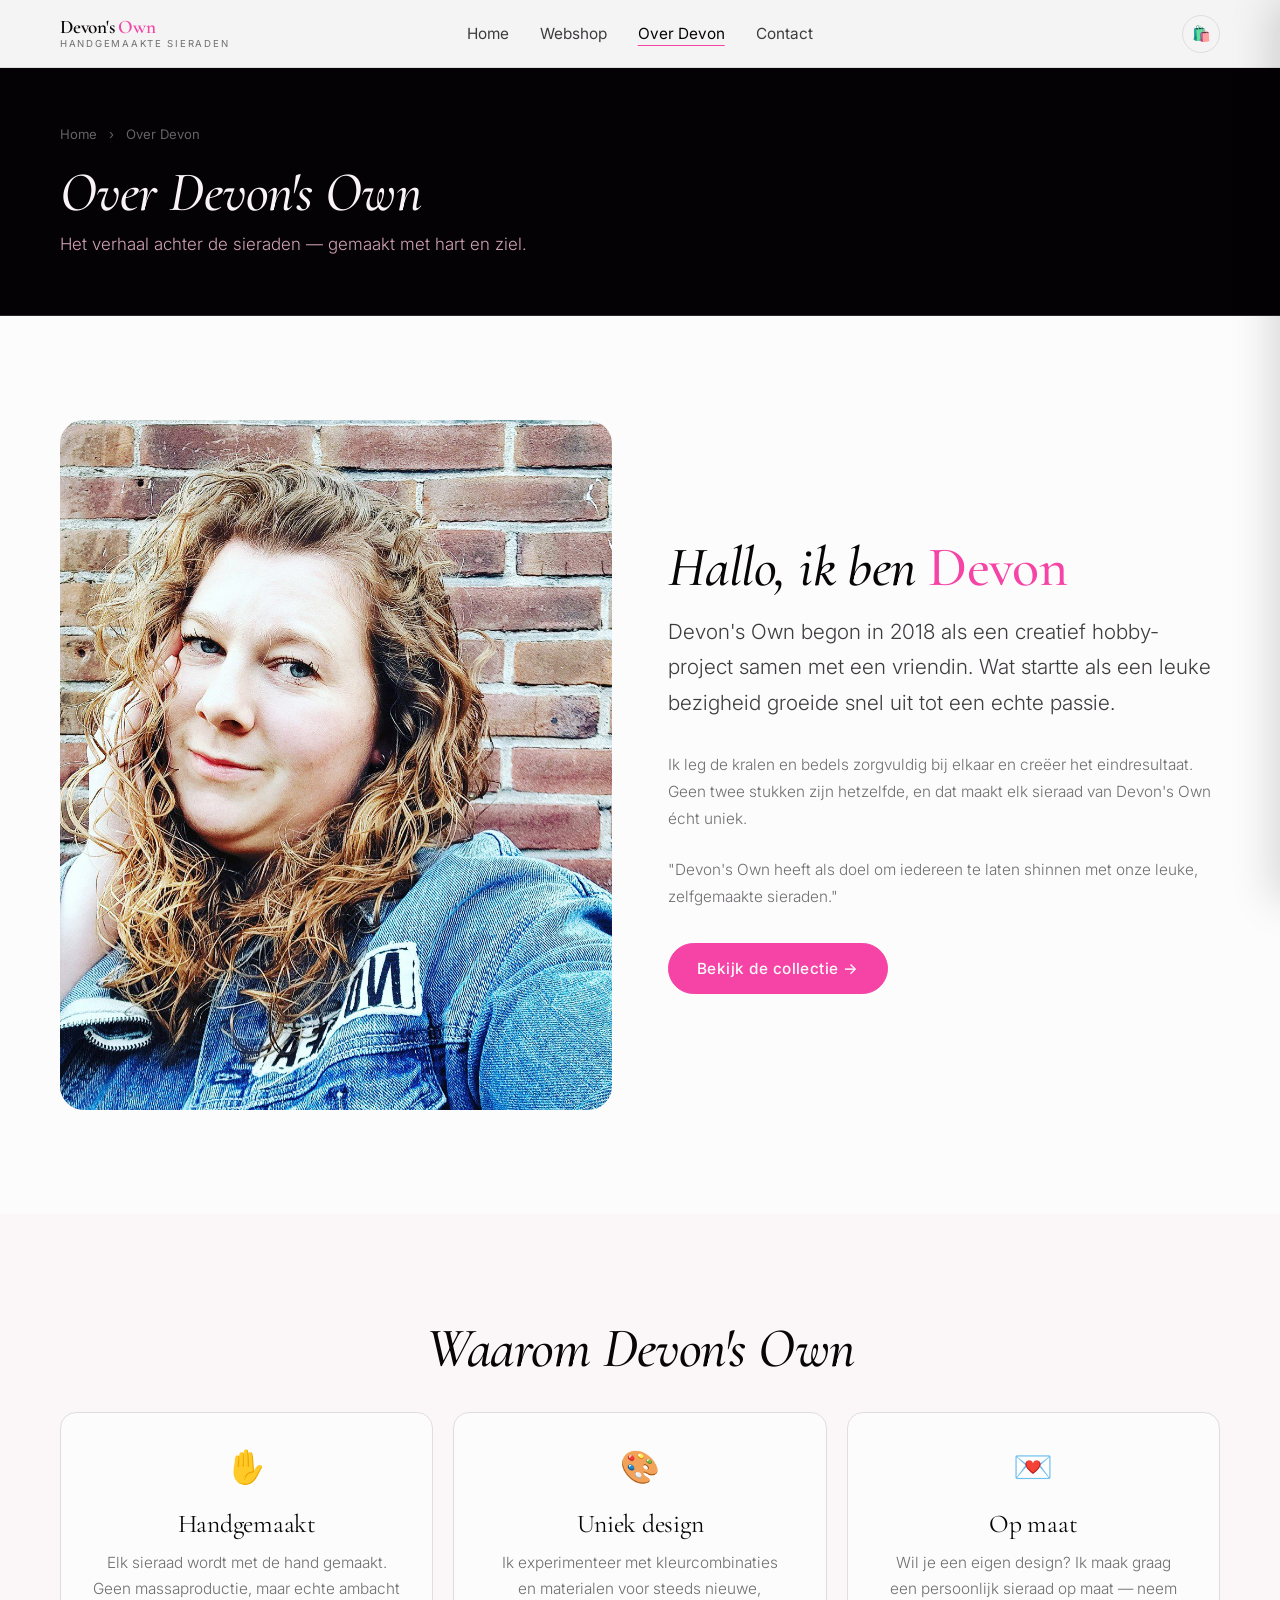
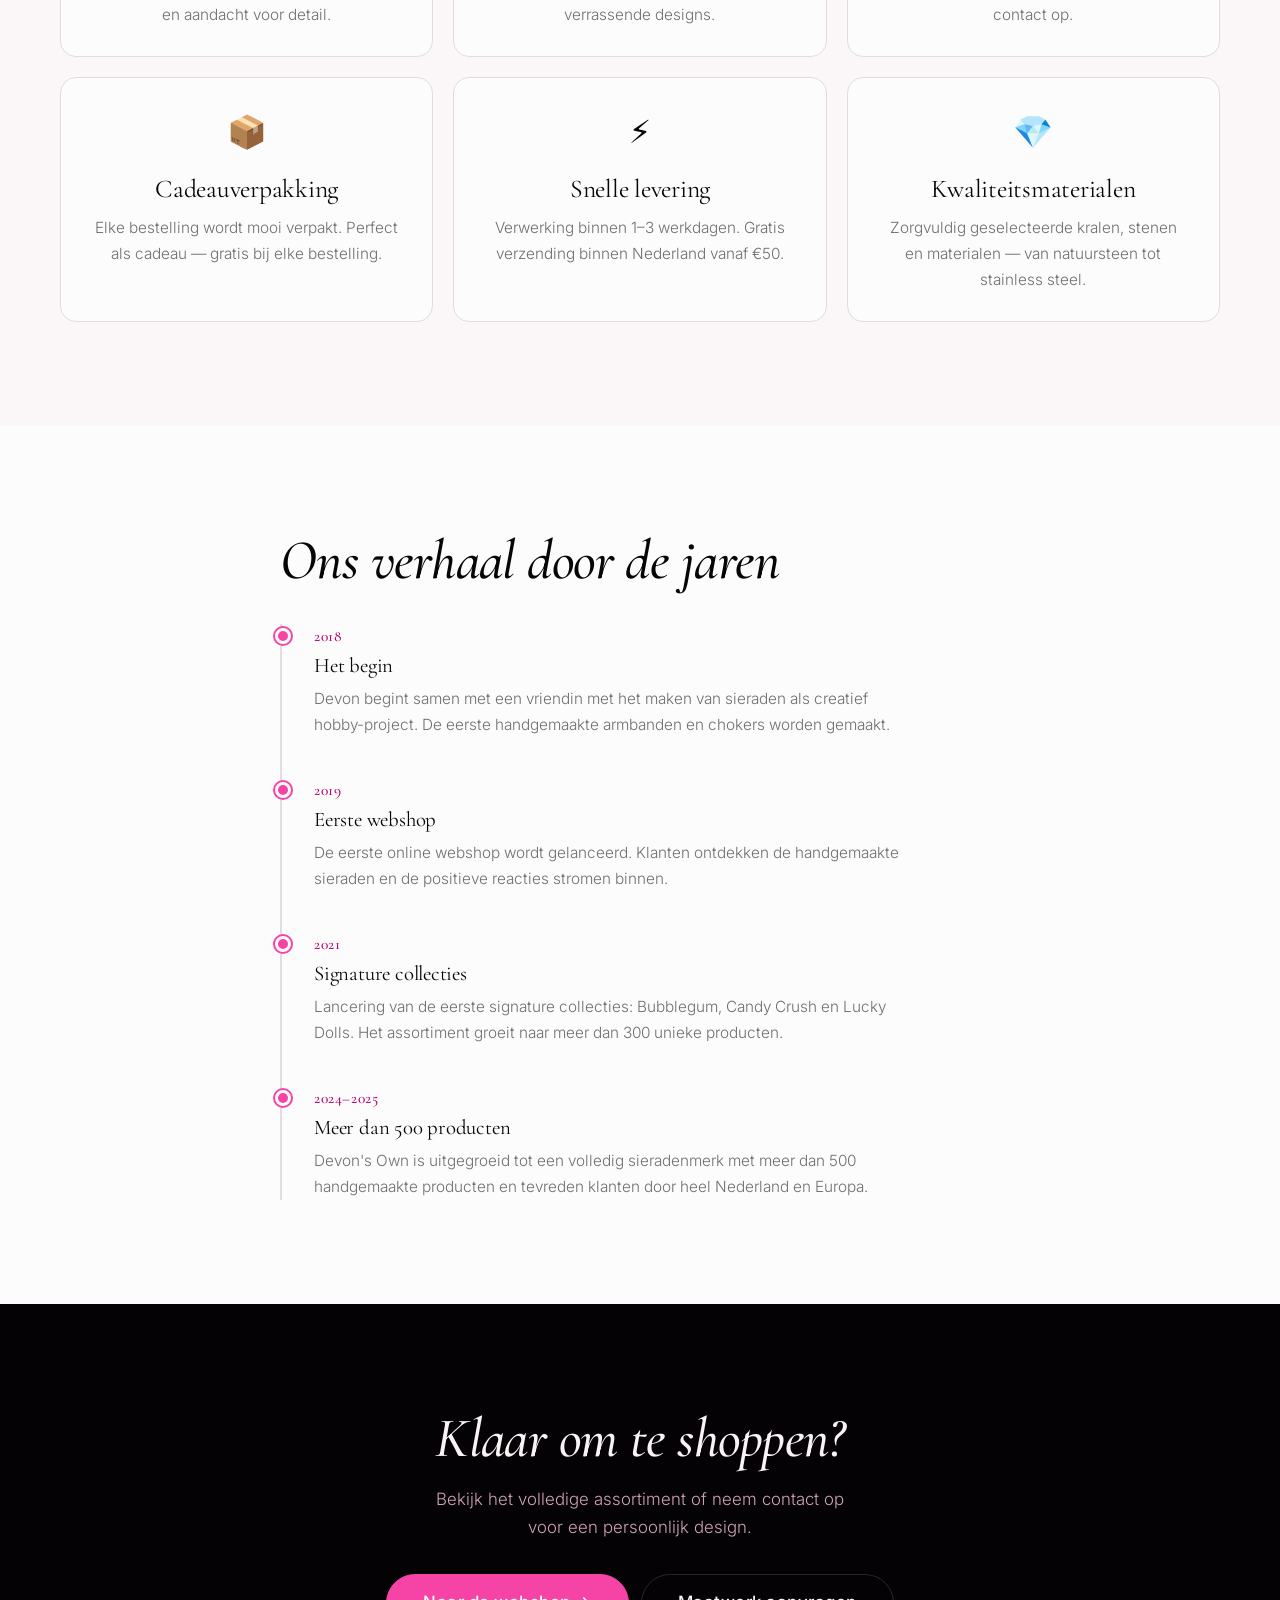
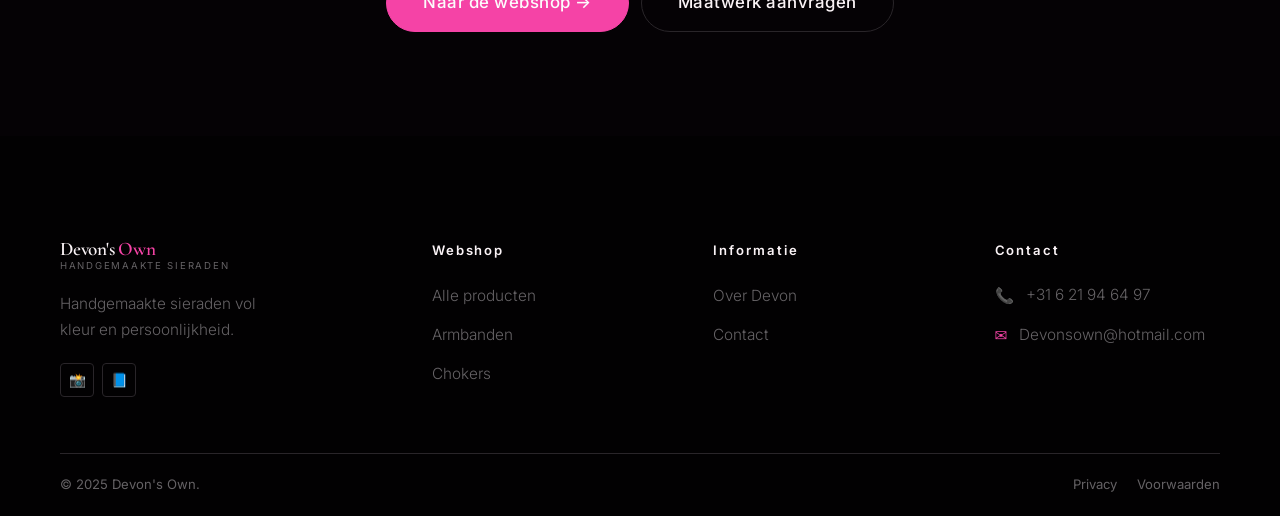
==== about.html @ b24bf0e1 "Initial commit - Devon's Own website complete with 10 products, hero slideshow, and luxury design" ====
﻿<!DOCTYPE html>
<html lang="nl">
<head>
  <meta charset="UTF-8">
  <meta name="viewport" content="width=device-width, initial-scale=1.0">
  <title>Over Devon — Devon's Own | Het Verhaal Achter de Sieraden</title>
  <meta name="description" content="Leer Devon kennen — de creatieve kracht achter Devon's Own. Handgemaakte sieraden vol passie, begonnen in 2018.">
  <meta name="robots" content="index, follow">
  <link rel="canonical" href="https://www.devonsown.nl/over-mij/">
  <link rel="preconnect" href="https://fonts.googleapis.com">
  <link rel="preconnect" href="https://fonts.gstatic.com" crossorigin>
  <link rel="stylesheet" href="https://fonts.googleapis.com/css2?family=Cormorant+Garamond:ital,wght@0,400;0,500;0,600;0,700;1,400;1,500;1,600;1,700&family=Inter:wght@300;400;500;600&display=swap">
  <link rel="stylesheet" href="css/style.css">
</head>
<body class="page-about">

<div class="toast-container" aria-live="polite"></div>

<header class="site-header is-scrolled" id="site-header">
  <div class="header-inner">
    <a href="index.html" class="logo logo--img">
      <img src="images/logo.png" alt="Devon's Own" class="logo-img" onerror="this.style.display='none';this.nextElementSibling.style.display='flex'">
      <span class="logo-text-fallback">
        <span class="logo__name">Devon's <span class="logo__mark">Own</span></span>
        <span class="logo__sub">Handgemaakte Sieraden</span>
      </span>
    </a>
    <nav class="main-nav">
      <ul class="nav-list">
        <li><a href="index.html" class="nav-link">Home</a></li>
        <li><a href="shop.html" class="nav-link">Webshop</a></li>
        <li><a href="about.html" class="nav-link is-active">Over Devon</a></li>
        <li><a href="contact.html" class="nav-link">Contact</a></li>
      </ul>
    </nav>
    <div class="header-actions">
      <button class="header-icon cart-icon" id="cart-open-btn" aria-label="Winkelwagen">🛍️<span class="badge cart-count" style="display:none">0</span></button>
      <button class="hamburger" id="hamburger-btn" aria-label="Menu openen" aria-expanded="false"><span></span><span></span><span></span></button>
    </div>
  </div>
</header>

<nav class="mobile-nav" id="mobile-nav">
  <a href="index.html" class="nav-link-mob">Home</a>
  <a href="shop.html" class="nav-link-mob">Webshop</a>
  <a href="about.html" class="nav-link-mob">Over Devon</a>
  <a href="contact.html" class="nav-link-mob">Contact</a>
</nav>
<div class="cart-overlay" id="cart-overlay"></div>
<aside class="mini-cart" id="mini-cart"><div class="cart-head"><span class="cart-head-title">Winkelwagen</span><button class="cart-close-btn" id="cart-close-btn">✕</button></div><div class="cart-body" id="cart-body"></div><div class="cart-foot" id="cart-foot"></div></aside>

<!-- BANNER -->
<div class="page-banner">
  <div class="wrap">
    <nav class="breadcrumb"><a href="index.html">Home</a><span>&nbsp;›&nbsp;</span><span>Over Devon</span></nav>
    <h1>Over Devon's Own</h1>
    <p>Het verhaal achter de sieraden — gemaakt met hart en ziel.</p>
  </div>
</div>

<!-- INTRO SPLIT -->
<section>
  <div class="wrap">
    <div class="about-split">
      <div class="about-photo js-reveal">
        <img src="images/devon-owner.jpeg"
             alt="Devon — Oprichter van Devon's Own" loading="lazy">
      </div>
      <div class="about-text js-reveal delay-2">
        <h2>Hallo, ik ben <em>Devon</em></h2>
        <p class="about-lead">Devon's Own begon in 2018 als een creatief hobby-project samen met een vriendin. Wat startte als een leuke bezigheid groeide snel uit tot een echte passie.</p>
        <p style="color:var(--ink-3);font-weight:300;line-height:1.75;margin-bottom:1.5rem;font-size:var(--t-sm)">Ik leg de kralen en bedels zorgvuldig bij elkaar en creëer het eindresultaat. Geen twee stukken zijn hetzelfde, en dat maakt elk sieraad van Devon's Own écht uniek.</p>
        <p style="color:var(--ink-3);font-weight:300;line-height:1.75;font-size:var(--t-sm);margin-bottom:var(--space-md)">"Devon's Own heeft als doel om iedereen te laten shinnen met onze leuke, zelfgemaakte sieraden."</p>
        <a href="shop.html" class="btn btn-gold">Bekijk de collectie →</a>
      </div>
    </div>
  </div>
</section>

<!-- VALUES -->
<section style="background:var(--surface)">
  <div class="wrap">
    <h2 style="font-size:var(--t-3xl);font-weight:500;font-style:italic;margin-bottom:var(--space-md);text-align:center">Waarom Devon's Own</h2>
    <div style="display:grid;grid-template-columns:repeat(3,1fr);gap:1.25rem">
      <div class="review-card js-reveal" style="text-align:center">
        <div style="font-size:2rem;margin-bottom:1rem">✋</div>
        <h3 style="font-family:var(--font-display);font-size:var(--t-xl);font-weight:400;margin-bottom:0.75rem">Handgemaakt</h3>
        <p style="font-size:var(--t-sm);color:var(--ink-3);line-height:1.7;font-weight:300;max-width:100%">Elk sieraad wordt met de hand gemaakt. Geen massaproductie, maar echte ambacht en aandacht voor detail.</p>
      </div>
      <div class="review-card js-reveal delay-1" style="text-align:center">
        <div style="font-size:2rem;margin-bottom:1rem">🎨</div>
        <h3 style="font-family:var(--font-display);font-size:var(--t-xl);font-weight:400;margin-bottom:0.75rem">Uniek design</h3>
        <p style="font-size:var(--t-sm);color:var(--ink-3);line-height:1.7;font-weight:300;max-width:100%">Ik experimenteer met kleurcombinaties en materialen voor steeds nieuwe, verrassende designs.</p>
      </div>
      <div class="review-card js-reveal delay-2" style="text-align:center">
        <div style="font-size:2rem;margin-bottom:1rem">💌</div>
        <h3 style="font-family:var(--font-display);font-size:var(--t-xl);font-weight:400;margin-bottom:0.75rem">Op maat</h3>
        <p style="font-size:var(--t-sm);color:var(--ink-3);line-height:1.7;font-weight:300;max-width:100%">Wil je een eigen design? Ik maak graag een persoonlijk sieraad op maat — neem contact op.</p>
      </div>
      <div class="review-card js-reveal" style="text-align:center">
        <div style="font-size:2rem;margin-bottom:1rem">📦</div>
        <h3 style="font-family:var(--font-display);font-size:var(--t-xl);font-weight:400;margin-bottom:0.75rem">Cadeauverpakking</h3>
        <p style="font-size:var(--t-sm);color:var(--ink-3);line-height:1.7;font-weight:300;max-width:100%">Elke bestelling wordt mooi verpakt. Perfect als cadeau — gratis bij elke bestelling.</p>
      </div>
      <div class="review-card js-reveal delay-1" style="text-align:center">
        <div style="font-size:2rem;margin-bottom:1rem">⚡</div>
        <h3 style="font-family:var(--font-display);font-size:var(--t-xl);font-weight:400;margin-bottom:0.75rem">Snelle levering</h3>
        <p style="font-size:var(--t-sm);color:var(--ink-3);line-height:1.7;font-weight:300;max-width:100%">Verwerking binnen 1–3 werkdagen. Gratis verzending binnen Nederland vanaf €50.</p>
      </div>
      <div class="review-card js-reveal delay-2" style="text-align:center">
        <div style="font-size:2rem;margin-bottom:1rem">💎</div>
        <h3 style="font-family:var(--font-display);font-size:var(--t-xl);font-weight:400;margin-bottom:0.75rem">Kwaliteitsmaterialen</h3>
        <p style="font-size:var(--t-sm);color:var(--ink-3);line-height:1.7;font-weight:300;max-width:100%">Zorgvuldig geselecteerde kralen, stenen en materialen — van natuursteen tot stainless steel.</p>
      </div>
    </div>
  </div>
</section>

<!-- TIMELINE -->
<section>
  <div class="wrap--narrow">
    <h2 style="font-size:var(--t-3xl);font-weight:500;font-style:italic;margin-bottom:var(--space-md)">Ons verhaal door de jaren</h2>
    <div style="position:relative;padding-left:2rem;border-left:2px solid var(--border)">
      <div style="margin-bottom:2.5rem;position:relative" class="js-reveal">
        <div style="position:absolute;left:-2.45rem;top:4px;width:16px;height:16px;border-radius:50%;background:var(--gold);border:3px solid var(--bg);box-shadow:0 0 0 2px var(--gold)"></div>
        <p style="font-family:var(--font-display);font-size:var(--t-sm);font-weight:500;color:var(--gold-lo);margin-bottom:0.35rem;letter-spacing:0.04em">2018</p>
        <h3 style="font-family:var(--font-display);font-size:var(--t-lg);font-weight:400;margin-bottom:0.5rem">Het begin</h3>
        <p style="font-size:var(--t-sm);color:var(--ink-3);line-height:1.7;font-weight:300">Devon begint samen met een vriendin met het maken van sieraden als creatief hobby-project. De eerste handgemaakte armbanden en chokers worden gemaakt.</p>
      </div>
      <div style="margin-bottom:2.5rem;position:relative" class="js-reveal delay-1">
        <div style="position:absolute;left:-2.45rem;top:4px;width:16px;height:16px;border-radius:50%;background:var(--gold);border:3px solid var(--bg);box-shadow:0 0 0 2px var(--gold)"></div>
        <p style="font-family:var(--font-display);font-size:var(--t-sm);font-weight:500;color:var(--gold-lo);margin-bottom:0.35rem;letter-spacing:0.04em">2019</p>
        <h3 style="font-family:var(--font-display);font-size:var(--t-lg);font-weight:400;margin-bottom:0.5rem">Eerste webshop</h3>
        <p style="font-size:var(--t-sm);color:var(--ink-3);line-height:1.7;font-weight:300">De eerste online webshop wordt gelanceerd. Klanten ontdekken de handgemaakte sieraden en de positieve reacties stromen binnen.</p>
      </div>
      <div style="margin-bottom:2.5rem;position:relative" class="js-reveal delay-2">
        <div style="position:absolute;left:-2.45rem;top:4px;width:16px;height:16px;border-radius:50%;background:var(--gold);border:3px solid var(--bg);box-shadow:0 0 0 2px var(--gold)"></div>
        <p style="font-family:var(--font-display);font-size:var(--t-sm);font-weight:500;color:var(--gold-lo);margin-bottom:0.35rem;letter-spacing:0.04em">2021</p>
        <h3 style="font-family:var(--font-display);font-size:var(--t-lg);font-weight:400;margin-bottom:0.5rem">Signature collecties</h3>
        <p style="font-size:var(--t-sm);color:var(--ink-3);line-height:1.7;font-weight:300">Lancering van de eerste signature collecties: Bubblegum, Candy Crush en Lucky Dolls. Het assortiment groeit naar meer dan 300 unieke producten.</p>
      </div>
      <div style="position:relative" class="js-reveal delay-3">
        <div style="position:absolute;left:-2.45rem;top:4px;width:16px;height:16px;border-radius:50%;background:var(--gold);border:3px solid var(--bg);box-shadow:0 0 0 2px var(--gold)"></div>
        <p style="font-family:var(--font-display);font-size:var(--t-sm);font-weight:500;color:var(--gold-lo);margin-bottom:0.35rem;letter-spacing:0.04em">2024–2025</p>
        <h3 style="font-family:var(--font-display);font-size:var(--t-lg);font-weight:400;margin-bottom:0.5rem">Meer dan 500 producten</h3>
        <p style="font-size:var(--t-sm);color:var(--ink-3);line-height:1.7;font-weight:300">Devon's Own is uitgegroeid tot een volledig sieradenmerk met meer dan 500 handgemaakte producten en tevreden klanten door heel Nederland en Europa.</p>
      </div>
    </div>
  </div>
</section>

<!-- CTA -->
<div class="collections-strip">
  <div class="wrap">
    <h2 class="js-reveal">Klaar om te shoppen?</h2>
    <p class="js-reveal delay-1" style="max-width:44ch">Bekijk het volledige assortiment of neem contact op voor een persoonlijk design.</p>
    <div style="display:flex;gap:0.75rem;justify-content:center;flex-wrap:wrap;margin-top:var(--space-md)" class="js-reveal delay-2">
      <a href="shop.html" class="btn btn-gold btn--lg">Naar de webshop →</a>
      <a href="contact.html" class="btn btn-ghost-dark btn--lg">Maatwerk aanvragen</a>
    </div>
  </div>
</div>

<footer class="site-footer">
  <div class="wrap">
    <div class="footer-grid">
      <div class="footer-brand">
        <div class="logo logo--img"><img src="images/logo.png" alt="Devon's Own" class="logo-img" onerror="this.style.display='none';this.nextElementSibling.style.display='flex'" style="height:48px"><span class="logo-text-fallback"><span class="logo__name">Devon's <span class="logo__mark">Own</span></span><span class="logo__sub">Handgemaakte Sieraden</span></span></div>
        <p class="footer-brand-desc">Handgemaakte sieraden vol kleur en persoonlijkheid.</p>
        <div class="social-row"><a href="https://www.instagram.com/devonsown" target="_blank" rel="noopener" class="social-btn">📸</a><a href="#" class="social-btn">📘</a></div>
      </div>
      <div><p class="footer-col-head">Webshop</p><ul class="footer-links"><li><a href="shop.html" class="footer-link">Alle producten</a></li><li><a href="shop.html?cat=armbanden" class="footer-link">Armbanden</a></li><li><a href="shop.html?cat=chokers" class="footer-link">Chokers</a></li></ul></div>
      <div><p class="footer-col-head">Informatie</p><ul class="footer-links"><li><a href="about.html" class="footer-link">Over Devon</a></li><li><a href="contact.html" class="footer-link">Contact</a></li></ul></div>
      <div><p class="footer-col-head">Contact</p><div class="footer-contact-row"><span>📞</span><span><a href="tel:+31621946497">+31 6 21 94 64 97</a></span></div><div class="footer-contact-row"><span>✉️</span><span><a href="mailto:Devonsown@hotmail.com">Devonsown@hotmail.com</a></span></div></div>
    </div>
    <div class="footer-bottom"><span>© 2025 Devon's Own.</span><div class="footer-legal"><a href="#">Privacy</a><a href="#">Voorwaarden</a></div></div>
  </div>
</footer>

<script src="js/main.js"></script>
</body>
</html>
---- css/style.css ----
/* ============================================================
   Devon's Own — Design System
   Fonts: Bodoni Moda (display) + Jost (body)
   Brand pink: #ff479f = oklch(0.67 0.23 351)
   ============================================================ */


/* ── Tokens ─────────────────────────────────────────────── */
:root {
  --bg:           oklch(0.99 0 0);
  --surface:      oklch(0.98 0.004 351);
  --surface-2:    oklch(0.95 0.006 351);
  --border:       oklch(0.90 0.005 351);
  --border-2:     oklch(0.82 0.007 351);

  --dark:         oklch(0.10 0.015 330);
  --dark-2:       oklch(0.14 0.012 330);
  --dark-3:       oklch(0.19 0.009 330);
  --dark-border:  oklch(0.27 0.009 330);

  /* Brand pink: #ff479f */
  --gold:         oklch(0.67 0.23 351);
  --gold-hi:      oklch(0.76 0.19 351);
  --gold-lo:      oklch(0.48 0.24 351);
  --gold-bg:      oklch(0.96 0.03 351);
  --gold-dim:     oklch(0.67 0.23 351 / 0.13);

  --ink:          oklch(0.12 0.010 330);
  --ink-2:        oklch(0.36 0.007 330);
  --ink-3:        oklch(0.54 0.005 330);
  --ink-4:        oklch(0.70 0.003 330);

  --on-dark:      oklch(0.97 0.008 351);
  --on-dark-2:    oklch(0.76 0.06 351);
  --on-dark-3:    oklch(0.50 0.006 330);

  --rose:         oklch(0.67 0.23 351);
  --rose-bg:      oklch(0.96 0.03 351);
  --rose-border:  oklch(0.67 0.23 351 / 0.30);
  --success:      oklch(0.60 0.17 145);
  --error:        oklch(0.58 0.22 25);

  --font-display: 'Cormorant Garamond', Georgia, serif;
  --font-body:    'Inter', system-ui, sans-serif;

  --t-xs:   clamp(0.72rem,  0.68rem  + 0.2vw,  0.82rem);
  --t-sm:   clamp(0.875rem, 0.84rem  + 0.18vw, 0.96rem);
  --t-base: clamp(1rem,     0.95rem  + 0.25vw, 1.06rem);
  --t-lg:   clamp(1.1rem,   1rem     + 0.5vw,  1.3rem);
  --t-xl:   clamp(1.25rem,  1.1rem   + 0.75vw, 1.6rem);
  --t-2xl:  clamp(1.6rem,   1.3rem   + 1.5vw,  2.4rem);
  --t-3xl:  clamp(2rem,     1.5rem   + 2.5vw,  3.5rem);
  --t-4xl:  clamp(2.8rem,   2rem     + 4vw,    5.5rem);

  --space-xs:  clamp(0.5rem,  0.4rem  + 0.5vw,  0.75rem);
  --space-sm:  clamp(0.75rem, 0.6rem  + 0.75vw, 1rem);
  --space-md:  clamp(1.25rem, 1rem    + 1.25vw, 2rem);
  --space-lg:  clamp(2rem,    1.5rem  + 2.5vw,  4rem);
  --space-xl:  clamp(3.5rem,  2.5rem  + 5vw,    7rem);
  --space-2xl: clamp(5rem,    3.5rem  + 7.5vw,  10rem);

  --ease-out:  cubic-bezier(0.16, 1, 0.3, 1);
  --fast:  160ms;
  --mid:   320ms;
  --slow:  600ms;

  --z-header:  20;
  --z-overlay: 50;
  --z-drawer:  51;
  --z-toast:   100;

  --max-w:      1240px;
  --header-h:   68px;
  --radius-sm:  4px;
  --radius:     8px;
  --radius-lg:  16px;
  --radius-xl:  24px;
  --radius-full:9999px;
}

/* ── Reset ──────────────────────────────────────────────── */
*, *::before, *::after { box-sizing: border-box; margin: 0; padding: 0; }
html { scroll-behavior: smooth; }
body {
  background: var(--bg);
  color: var(--ink);
  font-family: var(--font-body);
  font-size: var(--t-base);
  line-height: 1.65;
  -webkit-font-smoothing: antialiased;
}
img { display: block; max-width: 100%; height: auto; }
a { color: inherit; text-decoration: none; }
ul, ol { list-style: none; }
button { cursor: pointer; border: none; background: none; font-family: inherit; color: inherit; }
input, textarea, select { font-family: inherit; }
address { font-style: normal; }
h1, h2, h3, h4 {
  font-family: var(--font-display);
  font-weight: 400;
  line-height: 1.1;
  text-wrap: balance;
  letter-spacing: -0.01em;
}
p { max-width: 65ch; text-wrap: pretty; }

/* ── Layout ─────────────────────────────────────────────── */
.wrap { max-width: var(--max-w); margin-inline: auto; padding-inline: clamp(1rem, 5vw, 2.5rem); }
.wrap--narrow { max-width: 800px; margin-inline: auto; padding-inline: clamp(1rem, 5vw, 2.5rem); }
section { padding-block: var(--space-xl); }

/* ── Buttons ─────────────────────────────────────────────── */
.btn {
  display: inline-flex;
  align-items: center;
  gap: 0.5rem;
  padding: 0.75rem 1.75rem;
  font-family: var(--font-body);
  font-size: var(--t-sm);
  font-weight: 500;
  letter-spacing: 0.03em;
  border-radius: var(--radius-full);
  border: 1.5px solid transparent;
  cursor: pointer;
  transition:
    background var(--fast) var(--ease-out),
    border-color var(--fast) var(--ease-out),
    color var(--fast) var(--ease-out),
    box-shadow var(--fast) var(--ease-out),
    transform var(--fast) var(--ease-out);
  white-space: nowrap;
}
.btn:focus-visible { outline: 2px solid var(--gold); outline-offset: 3px; }
.btn:active { transform: translateY(1px); }
.btn-gold {
  background: var(--gold);
  border-color: var(--gold);
  color: oklch(0.99 0 0);
}
.btn-gold:hover {
  background: var(--gold-lo);
  border-color: var(--gold-lo);
  box-shadow: 0 4px 20px oklch(0.67 0.23 351 / 0.40);
}
.btn-outline {
  background: transparent;
  border-color: var(--border-2);
  color: var(--ink);
}
.btn-outline:hover { border-color: var(--gold); color: var(--gold-lo); }
.btn-ghost-dark {
  background: transparent;
  border-color: var(--dark-border);
  color: var(--on-dark);
}
.btn-ghost-dark:hover { background: oklch(1 0 0 / 0.06); border-color: var(--on-dark-2); }
.btn-ghost-gold {
  background: var(--gold-bg);
  border-color: transparent;
  color: var(--gold-lo);
}
.btn-ghost-gold:hover { background: oklch(0.93 0.04 351); }
.btn--sm  { padding: 0.55rem 1.25rem; font-size: var(--t-xs); }
.btn--lg  { padding: 0.9rem 2.25rem; font-size: var(--t-base); }
.btn--full { width: 100%; justify-content: center; }

/* ── Tag / Badge ─────────────────────────────────────────── */
.tag {
  display: inline-flex; align-items: center;
  padding: 0.2rem 0.65rem;
  border-radius: var(--radius-full);
  font-size: var(--t-xs); font-weight: 500;
  letter-spacing: 0.04em; line-height: 1.4;
}
.tag--gold { background: var(--gold-bg); color: var(--gold-lo); border: 1px solid oklch(0.67 0.23 351 / 0.25); }
.tag--dark { background: var(--dark); color: var(--on-dark); }
.tag--new  { background: oklch(0.93 0.06 145); color: oklch(0.42 0.17 145); border: 1px solid oklch(0.60 0.17 145 / 0.3); }
.badge {
  display: inline-flex; align-items: center; justify-content: center;
  min-width: 18px; height: 18px; padding: 0 5px;
  border-radius: var(--radius-full);
  background: var(--gold); color: oklch(0.99 0 0);
  font-size: 0.65rem; font-weight: 700;
}

/* ══════════════════════════════════════════════════════════
   HEADER
══════════════════════════════════════════════════════════ */
.site-header {
  position: fixed;
  inset-block-start: 0; inset-inline: 0;
  z-index: var(--z-header);
  height: var(--header-h);
  transition:
    background var(--mid) var(--ease-out),
    box-shadow var(--mid) var(--ease-out),
    border-color var(--mid) var(--ease-out);
  background: oklch(0.99 0 0 / 0.97);
  backdrop-filter: blur(16px);
  -webkit-backdrop-filter: blur(16px);
  border-bottom: 1px solid var(--border);
}
.site-header.is-scrolled {
  box-shadow: 0 1px 8px oklch(0 0 0 / 0.06);
}

.header-inner {
  position: relative;
  display: flex; align-items: center;
  height: 100%;
  max-width: var(--max-w); margin-inline: auto;
  padding-inline: clamp(1rem, 5vw, 2.5rem);
}
.logo { display: flex; flex-direction: column; line-height: 1; flex-shrink: 0; }
.logo--img { flex-direction: row; align-items: center; }
.logo-img {
  height: 46px; width: auto; display: block;
  object-fit: contain;
  transition: filter var(--mid) var(--ease-out);
}
.logo-text-fallback { display: flex; flex-direction: column; line-height: 1; }
.logo__name {
  font-family: var(--font-display);
  font-size: 1.2rem; font-weight: 600;
  letter-spacing: -0.01em; color: var(--ink);
  transition: color var(--fast);
}
.logo__mark { color: var(--gold); }
.logo__sub {
  font-size: 0.6rem; font-weight: 400;
  letter-spacing: 0.18em; color: var(--ink-3);
  text-transform: uppercase; margin-top: 2px;
  transition: color var(--fast);
}
.logo-img { filter: none; }
.site-footer .logo-img { filter: invert(1) brightness(1.1); }
.main-nav {
  position: absolute;
  left: 50%;
  transform: translateX(-50%);
}
.nav-list { display: flex; align-items: center; gap: 0.2rem; }
.nav-link {
  font-size: var(--t-sm); font-weight: 400;
  color: var(--ink-2);
  padding: 0.5rem 0.875rem;
  border-radius: var(--radius-sm);
  transition: color var(--fast);
  position: relative;
}
.nav-link::after {
  content: '';
  position: absolute;
  bottom: 5px; left: 0.875rem; right: 0.875rem;
  height: 1px; background: var(--gold);
  transform: scaleX(0); transform-origin: left;
  transition: transform var(--fast) var(--ease-out);
}
.nav-link:hover { color: var(--ink); }
.nav-link:hover::after,
.nav-link.is-active::after { transform: scaleX(1); }
.nav-link.is-active { color: var(--ink); }

.header-actions { display: flex; align-items: center; gap: 0.5rem; margin-left: auto; }
.header-icon {
  width: 38px; height: 38px;
  display: flex; align-items: center; justify-content: center;
  border-radius: var(--radius-full);
  border: 1px solid var(--border);
  color: var(--ink-2); font-size: 0.95rem;
  transition: border-color var(--fast), color var(--fast);
  position: relative; flex-shrink: 0;
}
.header-icon:hover { border-color: var(--gold); color: var(--gold); }
.cart-icon .badge { position: absolute; top: -5px; right: -5px; }

.hamburger {
  display: none;
  width: 38px; height: 38px;
  border-radius: var(--radius-full);
  border: 1px solid var(--border);
  flex-direction: column; align-items: center;
  justify-content: center; gap: 5px;
  flex-shrink: 0;
  transition: border-color var(--fast);
}
.hamburger:hover { border-color: var(--gold); }
.hamburger span {
  display: block; width: 18px; height: 1.5px;
  background: currentColor;
  transition: transform var(--mid) var(--ease-out), opacity var(--fast);
}
.hamburger[aria-expanded="true"] span:nth-child(1) { transform: translateY(6.5px) rotate(45deg); }
.hamburger[aria-expanded="true"] span:nth-child(2) { opacity: 0; transform: scaleX(0); }
.hamburger[aria-expanded="true"] span:nth-child(3) { transform: translateY(-6.5px) rotate(-45deg); }

.mobile-nav {
  display: none;
  position: fixed;
  top: var(--header-h); left: 0; right: 0; bottom: 0;
  background: var(--bg);
  z-index: calc(var(--z-header) - 1);
  padding: var(--space-md) clamp(1rem, 5vw, 2.5rem);
  overflow-y: auto;
  transform: translateX(100%);
  transition: transform var(--mid) var(--ease-out);
}
.mobile-nav.is-open { transform: translateX(0); }
.mobile-nav a.nav-link-mob {
  display: block;
  padding: 1rem 0;
  font-family: var(--font-display);
  font-size: var(--t-2xl);
  font-weight: 400;
  color: var(--ink);
  border-bottom: 1px solid var(--border);
  transition: color var(--fast);
}
.mobile-nav a.nav-link-mob:hover { color: var(--gold-lo); }
.mobile-nav .btn { margin-top: var(--space-md); }

/* ══════════════════════════════════════════════════════════
   HERO
══════════════════════════════════════════════════════════ */
.hero {
  display: grid;
  grid-template-columns: 55% 45%;
  min-height: 100svh;
  overflow: hidden;
}
.hero-left {
  background: var(--dark);
  display: flex; align-items: center;
  padding: var(--space-xl) clamp(1.5rem, 6vw, 4rem);
  padding-top: calc(var(--header-h) + var(--space-lg));
  position: relative;
}
.hero-left::after {
  content: '';
  position: absolute; inset: 0;
  background:
    radial-gradient(ellipse 70% 50% at 0% 65%, oklch(0.67 0.23 351 / 0.12) 0%, transparent 60%),
    radial-gradient(ellipse 40% 30% at 100% 10%, oklch(0.72 0.09 5 / 0.05) 0%, transparent 50%);
  pointer-events: none;
}
.hero-text { position: relative; z-index: 1; max-width: 520px; }
.hero-h1 {
  font-size: var(--t-4xl);
  font-weight: 500;
  font-style: italic;
  color: var(--on-dark);
  line-height: 1.05;
  letter-spacing: -0.02em;
  text-wrap: balance;
  margin-bottom: var(--space-md);
}
.hero-h1 em { font-style: normal; color: var(--gold-hi); }
.hero-sub {
  font-size: var(--t-lg);
  color: var(--on-dark-2);
  font-weight: 300;
  line-height: 1.65;
  margin-bottom: var(--space-lg);
  max-width: 40ch;
}
.hero-actions { display: flex; gap: 0.75rem; flex-wrap: wrap; }

.hero-right { position: relative; overflow: hidden; background: var(--dark); }
.hero-right img {
  width: 100%; height: 100%;
  object-fit: cover; object-position: center;
}
.hero-right::before {
  content: '';
  position: absolute; inset: 0;
  background: linear-gradient(to right, var(--dark) 0%, transparent 25%);
  z-index: 1; pointer-events: none;
}

/* ── USP strip ───────────────────────────────────────────── */
.usp-strip { background: var(--dark-2); border-bottom: 1px solid var(--dark-border); }
.usp-list { display: flex; align-items: stretch; max-width: var(--max-w); margin-inline: auto; }
.usp-item {
  flex: 1; display: flex; align-items: center;
  gap: 0.75rem;
  padding: 1.1rem clamp(0.75rem, 3vw, 1.75rem);
  border-right: 1px solid var(--dark-border);
  transition: background var(--fast);
}
.usp-item:last-child { border-right: none; }
.usp-item:hover { background: oklch(1 0 0 / 0.03); }
.usp-glyph {
  width: 32px; height: 32px; border-radius: var(--radius-sm);
  background: var(--gold-dim);
  display: flex; align-items: center; justify-content: center;
  font-size: 0.9rem; flex-shrink: 0; color: var(--gold-hi);
}
.usp-copy strong {
  display: block; font-size: var(--t-xs); font-weight: 600;
  letter-spacing: 0.03em; color: var(--on-dark); margin-bottom: 1px;
}
.usp-copy span { font-size: 0.68rem; color: var(--on-dark-3); font-weight: 300; }

/* ══════════════════════════════════════════════════════════
   CATEGORY GRID
══════════════════════════════════════════════════════════ */
.cat-grid {
  display: grid;
  grid-template-columns: repeat(3, 1fr);
  grid-template-rows: 260px 260px;
  gap: 12px;
}
.cat-card {
  position: relative; overflow: hidden;
  border-radius: var(--radius-lg); cursor: pointer; display: block;
}
.cat-card--span2 { grid-column: span 2; }
.cat-card--tall  { grid-row: span 2; }

.cat-img {
  position: absolute; inset: 0;
  transition: transform 0.6s var(--ease-out);
}
.cat-img img { width: 100%; height: 100%; object-fit: cover; }
.cat-card:hover .cat-img { transform: scale(1.06); }
.cat-img--armbanden  { background: linear-gradient(145deg, oklch(0.18 0.12 351), oklch(0.40 0.20 351)); }
.cat-img--chokers    { background: linear-gradient(145deg, oklch(0.18 0.06 240), oklch(0.38 0.14 240)); }
.cat-img--kettingen  { background: linear-gradient(145deg, oklch(0.18 0.10 351), oklch(0.38 0.18 330)); }
.cat-img--oorbellen  { background: linear-gradient(145deg, oklch(0.20 0.06 330), oklch(0.40 0.14 330)); }
.cat-img--enkelbanden{ background: linear-gradient(145deg, oklch(0.18 0.06 195), oklch(0.38 0.14 195)); }
.cat-img--koorden    { background: linear-gradient(145deg, oklch(0.18 0.08 355), oklch(0.40 0.14 355)); }

.cat-overlay {
  position: absolute; inset: 0;
  background: linear-gradient(to top, oklch(0.05 0.01 55 / 0.82) 0%, oklch(0.05 0.01 55 / 0.18) 50%, transparent 100%);
}
.cat-content {
  position: absolute; bottom: 0; left: 0; right: 0;
  padding: 1.25rem 1.5rem;
}
.cat-name {
  font-family: var(--font-display);
  font-size: var(--t-xl); font-weight: 400;
  color: var(--on-dark); display: block; margin-bottom: 0.15rem;
}
.cat-sub { font-size: var(--t-xs); color: var(--on-dark-2); font-weight: 300; letter-spacing: 0.04em; }
.cat-arrow {
  position: absolute; top: 1rem; right: 1rem;
  width: 30px; height: 30px; border-radius: var(--radius-full);
  background: oklch(1 0 0 / 0.12);
  display: flex; align-items: center; justify-content: center;
  font-size: 0.85rem; color: var(--on-dark);
  opacity: 0; transform: translate(3px, -3px);
  transition: opacity var(--fast), transform var(--fast);
}
.cat-card:hover .cat-arrow { opacity: 1; transform: translate(0, 0); }

/* ══════════════════════════════════════════════════════════
   PRODUCT CARDS
══════════════════════════════════════════════════════════ */
.products-grid {
  display: grid;
  grid-template-columns: repeat(4, 1fr);
  gap: 20px;
}
.product-card {
  background: var(--bg);
  border: 1px solid var(--border);
  border-radius: var(--radius-lg);
  overflow: hidden;
  display: flex; flex-direction: column;
  transition:
    border-color var(--fast) var(--ease-out),
    box-shadow var(--fast) var(--ease-out),
    transform var(--fast) var(--ease-out);
}
.product-card:hover {
  border-color: var(--border-2);
  box-shadow: 0 8px 32px oklch(0 0 0 / 0.09);
  transform: translateY(-4px);
}
.product-img {
  position: relative; aspect-ratio: 1; overflow: hidden;
}
.product-img-bg {
  width: 100%; height: 100%;
  display: flex; align-items: center; justify-content: center;
  transition: transform 0.5s var(--ease-out);
}
.product-card:hover .product-img-bg { transform: scale(1.05); }
.product-img-bg img { width: 100%; height: 100%; object-fit: cover; }

/* jewel-toned gradients */
.pg-gold    { background: linear-gradient(145deg, oklch(0.22 0.12 351), oklch(0.46 0.20 351)); }
.pg-blue    { background: linear-gradient(145deg, oklch(0.18 0.05 240), oklch(0.38 0.13 240)); }
.pg-ocean   { background: linear-gradient(145deg, oklch(0.18 0.05 195), oklch(0.38 0.13 195)); }
.pg-beige   { background: linear-gradient(145deg, oklch(0.22 0.04 65), oklch(0.40 0.11 65)); }
.pg-rose    { background: linear-gradient(145deg, oklch(0.20 0.06 355), oklch(0.40 0.14 355)); }
.pg-shell   { background: linear-gradient(145deg, oklch(0.20 0.03 55), oklch(0.38 0.09 55)); }
.pg-steel   { background: linear-gradient(145deg, oklch(0.18 0.03 255), oklch(0.34 0.07 255)); }
.pg-candy   { background: linear-gradient(145deg, oklch(0.20 0.06 330), oklch(0.40 0.14 330)); }
.pg-daisy   { background: linear-gradient(145deg, oklch(0.20 0.06 95), oklch(0.40 0.14 95)); }
.pg-pearl   { background: linear-gradient(145deg, oklch(0.20 0.07 290), oklch(0.40 0.13 290)); }
.pg-dark    { background: linear-gradient(145deg, oklch(0.12 0.02 260), oklch(0.22 0.06 260)); }
.pg-gift    { background: linear-gradient(145deg, oklch(0.20 0.06 50), oklch(0.42 0.16 50)); }
.pg-rainbow { background: linear-gradient(145deg, oklch(0.20 0.09 355), oklch(0.40 0.13 240)); }
.pg-lucky   { background: linear-gradient(145deg, oklch(0.20 0.07 75), oklch(0.42 0.14 75)); }
.pg-tropical{ background: linear-gradient(145deg, oklch(0.18 0.07 195), oklch(0.38 0.14 195)); }
.pg-silver  { background: linear-gradient(145deg, oklch(0.20 0.04 270), oklch(0.38 0.10 270)); }

.product-emoji {
  font-size: 2.5rem;
  filter: drop-shadow(0 2px 8px oklch(0 0 0 / 0.3));
  user-select: none; pointer-events: none;
}
.product-badges {
  position: absolute; top: 10px; left: 10px;
  display: flex; flex-direction: column; gap: 4px; z-index: 2;
}
.product-wish {
  position: absolute; top: 8px; right: 8px;
  width: 30px; height: 30px;
  border-radius: var(--radius-full);
  background: var(--bg); border: 1px solid var(--border);
  display: flex; align-items: center; justify-content: center;
  font-size: 0.82rem; color: var(--ink-3);
  cursor: pointer;
  transition: all var(--fast); opacity: 0; z-index: 2;
}
.product-card:hover .product-wish { opacity: 1; }
.product-wish:hover { border-color: var(--rose); color: var(--rose); background: var(--rose-bg); }
.product-wish.is-wished { opacity: 1; color: var(--rose); border-color: var(--rose-border); background: var(--rose-bg); }

.quick-add {
  position: absolute; bottom: 0; left: 0; right: 0;
  padding: 0.75rem;
  background: var(--dark); color: var(--on-dark);
  font-size: var(--t-xs); font-weight: 500; letter-spacing: 0.06em;
  text-align: center; cursor: pointer;
  transform: translateY(100%);
  transition: transform var(--mid) var(--ease-out), background var(--fast);
  z-index: 2; border: none;
}
.product-card:hover .quick-add { transform: translateY(0); }
.quick-add:hover { background: var(--gold-lo); }

.product-info {
  padding: 1rem 1.1rem 1.25rem;
  flex: 1; display: flex; flex-direction: column; gap: 0.3rem;
}
.product-cat-label {
  font-size: 0.64rem; font-weight: 500;
  letter-spacing: 0.1em; color: var(--ink-4);
}
.product-name {
  font-family: var(--font-display);
  font-size: 0.92rem; font-weight: 400;
  color: var(--ink); line-height: 1.3; flex: 1;
}
.product-name a:hover { color: var(--gold-lo); }
.product-footer {
  display: flex; align-items: center;
  justify-content: space-between; margin-top: 0.5rem;
}
.product-price {
  font-family: var(--font-display);
  font-size: 1rem; font-weight: 500; color: var(--gold-lo);
}
.add-to-cart-btn {
  width: 30px; height: 30px;
  border-radius: var(--radius-full);
  background: var(--gold); color: oklch(0.99 0 0);
  font-size: 1rem;
  display: flex; align-items: center; justify-content: center;
  cursor: pointer; border: none;
  transition: background var(--fast), transform var(--fast);
}
.add-to-cart-btn:hover { background: var(--gold-lo); transform: scale(1.1); }
.add-to-cart-btn.is-added { background: var(--success); }

/* ══════════════════════════════════════════════════════════
   SHOP PAGE
══════════════════════════════════════════════════════════ */
.page-banner {
  background: var(--dark);
  padding-block-start: calc(var(--header-h) + var(--space-lg));
  padding-block-end: var(--space-lg);
  border-bottom: 1px solid var(--dark-border);
}
.page-banner h1 {
  font-size: var(--t-3xl); color: var(--on-dark);
  font-weight: 500; font-style: italic; margin-bottom: 0.5rem;
}
.page-banner p { color: var(--on-dark-2); font-weight: 300; }
.breadcrumb {
  display: flex; align-items: center; gap: 0.5rem;
  margin-bottom: 1rem; font-size: var(--t-xs); color: var(--on-dark-3);
}
.breadcrumb a { color: var(--on-dark-3); transition: color var(--fast); }
.breadcrumb a:hover { color: var(--gold-hi); }

.shop-layout {
  display: grid; grid-template-columns: 240px 1fr;
  gap: var(--space-lg); align-items: start;
}
.shop-sidebar { position: sticky; top: calc(var(--header-h) + 1.5rem); }
.filter-panel {
  background: var(--bg); border: 1px solid var(--border);
  border-radius: var(--radius-lg); overflow: hidden; margin-bottom: 0.75rem;
}
.filter-panel-head {
  padding: 0.875rem 1.25rem; border-bottom: 1px solid var(--border);
  font-size: var(--t-xs); font-weight: 600;
  letter-spacing: 0.1em; color: var(--ink-2);
}
.filter-list { padding: 0.5rem 0; }
.filter-item {
  display: flex; align-items: center; justify-content: space-between;
  padding: 0.6rem 1.25rem; font-size: var(--t-sm); color: var(--ink-2);
  cursor: pointer; transition: background var(--fast), color var(--fast);
}
.filter-item:hover { background: var(--surface); color: var(--ink); }
.filter-item.is-active { background: var(--gold-bg); color: var(--gold-lo); font-weight: 500; }
.filter-count {
  font-size: 0.64rem; color: var(--ink-4);
  background: var(--surface); padding: 1px 6px; border-radius: var(--radius-full);
}
.filter-item.is-active .filter-count { background: oklch(0.93 0.04 351); color: var(--gold-lo); }

.shop-toolbar {
  display: flex; align-items: center; justify-content: space-between;
  margin-bottom: 1.5rem; gap: 1rem; flex-wrap: wrap;
}
.shop-count { font-size: var(--t-sm); color: var(--ink-3); }
.shop-count strong { color: var(--ink); }
.sort-select {
  padding: 0.6rem 2rem 0.6rem 0.875rem;
  border: 1px solid var(--border); border-radius: var(--radius-sm);
  font-family: var(--font-body); font-size: var(--t-sm); color: var(--ink);
  background: var(--bg); cursor: pointer; outline: none; appearance: none;
  background-image: url("data:image/svg+xml,%3Csvg xmlns='http://www.w3.org/2000/svg' width='10' height='6' viewBox='0 0 10 6'%3E%3Cpath d='M1 1l4 4 4-4' stroke='%23888' stroke-width='1.5' fill='none' stroke-linecap='round'/%3E%3C/svg%3E");
  background-repeat: no-repeat; background-position: right 0.75rem center;
  transition: border-color var(--fast);
}
.sort-select:focus { border-color: var(--gold); }

/* ══════════════════════════════════════════════════════════
   ABOUT SPLIT
══════════════════════════════════════════════════════════ */
.about-split {
  display: grid; grid-template-columns: 1fr 1fr;
  gap: var(--space-lg); align-items: center;
}
.about-split.reverse { direction: rtl; }
.about-split.reverse > * { direction: ltr; }

.about-photo {
  border-radius: var(--radius-xl); overflow: hidden;
  aspect-ratio: 4/5; position: relative;
}
.about-photo img { width: 100%; height: 100%; object-fit: cover; }
.about-photo-fallback {
  width: 100%; height: 100%;
  background: linear-gradient(145deg, var(--dark-2), var(--dark));
  display: flex; align-items: center; justify-content: center; font-size: 5rem;
}
.about-float {
  position: absolute; bottom: 1.5rem; right: -1.25rem;
  background: var(--bg); border-radius: var(--radius-lg);
  padding: 1rem 1.25rem; box-shadow: 0 8px 32px oklch(0 0 0 / 0.12);
  display: flex; align-items: center; gap: 0.875rem; min-width: 180px;
}
.about-float-icon {
  width: 40px; height: 40px; border-radius: var(--radius);
  background: var(--gold-bg);
  display: flex; align-items: center; justify-content: center;
  font-size: 1rem; flex-shrink: 0;
}
.about-float-text strong {
  display: block; font-family: var(--font-display);
  font-size: 0.95rem; font-weight: 500; color: var(--ink);
}
.about-float-text span { font-size: var(--t-xs); color: var(--ink-3); }

.about-text h2 {
  font-size: var(--t-3xl); font-weight: 500; font-style: italic;
  margin-bottom: var(--space-sm); text-align: left;
}
.about-text h2 em { font-style: normal; color: var(--gold); }
.about-lead {
  font-size: var(--t-lg); color: var(--ink-2);
  line-height: 1.7; font-weight: 300; margin-bottom: var(--space-md);
}
.values-list { display: flex; flex-direction: column; gap: 1rem; margin-bottom: var(--space-md); }
.value-item { display: flex; gap: 0.875rem; align-items: flex-start; }
.value-icon {
  width: 36px; height: 36px; border-radius: var(--radius-sm);
  background: var(--gold-bg);
  display: flex; align-items: center; justify-content: center;
  font-size: 0.9rem; flex-shrink: 0; margin-top: 1px;
}
.value-text strong {
  display: block; font-size: var(--t-sm);
  font-weight: 600; color: var(--ink); margin-bottom: 1px;
}
.value-text span { font-size: var(--t-sm); color: var(--ink-3); font-weight: 300; }

/* ── Collections strip ───────────────────────────────────── */
.collections-strip {
  background: var(--dark); padding-block: var(--space-xl); text-align: center;
}
.collections-strip h2 {
  font-size: var(--t-3xl); font-style: italic; font-weight: 500;
  color: var(--on-dark); margin-bottom: var(--space-sm);
}
.collections-strip p {
  color: var(--on-dark-2); font-weight: 300;
  margin-inline: auto; margin-bottom: var(--space-md);
}
.collection-pills {
  display: flex; gap: 0.5rem; justify-content: center;
  flex-wrap: wrap; margin-bottom: var(--space-md);
}
.pill {
  padding: 0.45rem 1rem;
  border: 1px solid var(--dark-border); border-radius: var(--radius-full);
  font-size: var(--t-xs); color: var(--on-dark-2); font-weight: 400;
  transition: border-color var(--fast), color var(--fast);
}
.pill:hover { border-color: var(--gold); color: var(--gold-hi); }

/* ── Reviews ─────────────────────────────────────────────── */
.reviews-grid { display: grid; grid-template-columns: repeat(3, 1fr); gap: 1.25rem; }
.review-card {
  background: var(--bg); border: 1px solid var(--border);
  border-radius: var(--radius-lg); padding: 1.75rem;
  display: flex; flex-direction: column;
  transition: border-color var(--fast), box-shadow var(--fast), transform var(--fast);
}
.review-card:hover {
  border-color: var(--border-2);
  box-shadow: 0 4px 20px oklch(0 0 0 / 0.07);
  transform: translateY(-3px);
}
.review-stars { color: var(--gold); letter-spacing: 2px; margin-bottom: 1rem; font-size: 0.85rem; }
.review-text {
  font-size: var(--t-sm); color: var(--ink-2); line-height: 1.7;
  font-weight: 300; font-style: italic; flex: 1; margin-bottom: 1.25rem;
}
.review-author { display: flex; align-items: center; gap: 0.75rem; }
.review-avatar {
  width: 34px; height: 34px; border-radius: var(--radius-full);
  background: var(--gold-bg);
  display: flex; align-items: center; justify-content: center;
  font-family: var(--font-display); font-size: 0.9rem;
  color: var(--gold-lo); flex-shrink: 0;
}
.review-who strong { display: block; font-size: var(--t-sm); font-weight: 500; color: var(--ink); }
.review-who span { font-size: var(--t-xs); color: var(--ink-4); }

/* ── Newsletter ──────────────────────────────────────────── */
.newsletter {
  background: var(--dark); padding-block: var(--space-xl);
  text-align: center; position: relative; overflow: hidden;
}
.newsletter::before {
  content: ''; position: absolute; inset: 0;
  background: radial-gradient(ellipse 50% 80% at 50% 50%, oklch(0.67 0.23 351 / 0.14) 0%, transparent 70%);
  pointer-events: none;
}
.newsletter-inner { position: relative; z-index: 1; }
.newsletter h2 {
  font-size: var(--t-3xl); font-style: italic; font-weight: 500;
  color: var(--on-dark); margin-bottom: 0.5rem;
}
.newsletter-desc { color: var(--on-dark-2); font-weight: 300; margin-inline: auto; margin-bottom: var(--space-md); }
.newsletter-form {
  display: flex; max-width: 420px; margin-inline: auto;
  border: 1px solid var(--dark-border); border-radius: var(--radius-full); overflow: hidden;
  transition: border-color var(--fast);
}
.newsletter-form:focus-within { border-color: var(--gold); }
.newsletter-input {
  flex: 1; padding: 0.875rem 1.25rem;
  background: oklch(1 0 0 / 0.06); border: none;
  color: var(--on-dark); font-size: var(--t-sm); outline: none;
}
.newsletter-input::placeholder { color: var(--on-dark-3); }
.newsletter-submit {
  padding: 0.875rem 1.5rem; background: var(--gold);
  border: none; color: oklch(0.99 0 0);
  font-family: var(--font-body); font-size: var(--t-xs); font-weight: 600;
  cursor: pointer; letter-spacing: 0.05em;
  transition: background var(--fast); white-space: nowrap;
}
.newsletter-submit:hover { background: var(--gold-hi); }
.newsletter-note { font-size: var(--t-xs); color: var(--on-dark-3); margin-top: 0.875rem; }

/* ── Footer ──────────────────────────────────────────────── */
.site-footer { background: oklch(0.07 0.012 330); padding-block-start: var(--space-xl); }
.footer-grid {
  display: grid; grid-template-columns: 1.4fr 1fr 1fr 1fr;
  gap: var(--space-lg);
  padding-block-end: var(--space-lg);
  border-bottom: 1px solid var(--dark-border);
}
.footer-brand .logo__name { color: var(--on-dark); }
.footer-brand .logo__sub { color: var(--on-dark-3); }
.footer-brand-desc {
  font-size: var(--t-sm); color: var(--on-dark-3); font-weight: 300;
  line-height: 1.7; margin-block: 1.25rem; max-width: 26ch;
}
.social-row { display: flex; gap: 0.5rem; }
.social-btn {
  width: 34px; height: 34px; border-radius: var(--radius-sm);
  border: 1px solid var(--dark-border);
  display: flex; align-items: center; justify-content: center;
  font-size: 0.85rem; color: var(--on-dark-3); cursor: pointer;
  transition: border-color var(--fast), color var(--fast), background var(--fast);
}
.social-btn:hover { border-color: var(--gold); color: var(--gold); background: var(--gold-dim); }
.footer-col-head {
  font-size: var(--t-xs); font-weight: 600; letter-spacing: 0.15em;
  color: var(--on-dark); margin-bottom: 1.25rem;
}
.footer-links { display: flex; flex-direction: column; gap: 0.7rem; }
.footer-link {
  font-size: var(--t-sm); color: var(--on-dark-3); font-weight: 300;
  transition: color var(--fast);
}
.footer-link:hover { color: var(--gold-hi); }
.footer-contact-row {
  display: flex; gap: 0.75rem; font-size: var(--t-sm);
  color: var(--on-dark-3); margin-bottom: 0.875rem; font-weight: 300;
}
.footer-contact-row span:first-child { color: var(--gold); flex-shrink: 0; margin-top: 1px; }
.footer-contact-row a { color: var(--on-dark-3); transition: color var(--fast); }
.footer-contact-row a:hover { color: var(--gold-hi); }
.footer-bottom {
  display: flex; align-items: center; justify-content: space-between;
  padding-block: 1.25rem; font-size: var(--t-xs); color: var(--on-dark-3);
  gap: 1rem; flex-wrap: wrap;
}
.footer-legal { display: flex; gap: 1.25rem; }
.footer-legal a { color: var(--on-dark-3); transition: color var(--fast); }
.footer-legal a:hover { color: var(--on-dark); }
.payment-marks { display: flex; gap: 0.5rem; align-items: center; }
.payment-mark {
  background: var(--dark-border); border-radius: var(--radius-sm);
  padding: 3px 8px; font-size: 0.65rem; font-weight: 600;
  letter-spacing: 0.05em; color: var(--on-dark-3);
}

/* ══════════════════════════════════════════════════════════
   MINI CART
══════════════════════════════════════════════════════════ */
.cart-overlay {
  position: fixed; inset: 0;
  background: oklch(0 0 0 / 0.4);
  backdrop-filter: blur(4px); -webkit-backdrop-filter: blur(4px);
  z-index: var(--z-overlay); opacity: 0; pointer-events: none;
  transition: opacity var(--mid);
}
.cart-overlay.is-open { opacity: 1; pointer-events: all; }
.mini-cart {
  position: fixed; top: 0; right: 0; bottom: 0;
  width: min(400px, 100vw);
  background: var(--bg); z-index: var(--z-drawer);
  display: flex; flex-direction: column;
  transform: translateX(100%);
  transition: transform var(--mid) var(--ease-out);
  box-shadow: -8px 0 40px oklch(0 0 0 / 0.15);
}
.mini-cart.is-open { transform: translateX(0); }
.cart-head {
  display: flex; align-items: center; justify-content: space-between;
  padding: 1.25rem 1.5rem; border-bottom: 1px solid var(--border);
}
.cart-head-title {
  font-family: var(--font-display); font-size: var(--t-xl);
  font-weight: 500; color: var(--ink);
}
.cart-close-btn {
  width: 34px; height: 34px; border-radius: var(--radius-full);
  border: 1px solid var(--border);
  display: flex; align-items: center; justify-content: center;
  font-size: 1rem; color: var(--ink-3); cursor: pointer;
  transition: border-color var(--fast), color var(--fast);
  background: none;
}
.cart-close-btn:hover { border-color: var(--ink); color: var(--ink); }
.cart-body { flex: 1; overflow-y: auto; padding: 1rem 1.5rem; }
.cart-item { display: flex; gap: 1rem; padding: 1rem 0; border-bottom: 1px solid var(--border); }
.cart-item:last-child { border-bottom: none; }
.cart-item-img {
  width: 68px; height: 68px; border-radius: var(--radius);
  flex-shrink: 0; display: flex; align-items: center;
  justify-content: center; font-size: 1.6rem; overflow: hidden;
}
.cart-item-meta { flex: 1; min-width: 0; }
.cart-item-name {
  font-family: var(--font-display); font-size: 0.88rem;
  font-weight: 400; color: var(--ink); margin-bottom: 0.2rem; line-height: 1.3;
}
.cart-item-price { font-size: var(--t-sm); font-weight: 600; color: var(--gold-lo); }
.cart-qty-row { display: flex; align-items: center; gap: 0.625rem; margin-top: 0.5rem; }
.qty-btn {
  width: 22px; height: 22px; border-radius: var(--radius-full);
  border: 1px solid var(--border);
  display: flex; align-items: center; justify-content: center;
  font-size: 0.8rem; color: var(--ink-2); cursor: pointer;
  transition: border-color var(--fast), color var(--fast); background: none;
}
.qty-btn:hover { border-color: var(--gold); color: var(--gold); }
.qty-num { font-size: var(--t-sm); font-weight: 500; min-width: 18px; text-align: center; }
.cart-remove {
  background: none; border: none; cursor: pointer; color: var(--ink-4);
  font-size: 0.85rem; padding: 4px; transition: color var(--fast);
  align-self: flex-start; margin-left: auto;
}
.cart-remove:hover { color: var(--error); }
.cart-empty-state {
  text-align: center; padding: 3rem 1.5rem; color: var(--ink-3);
}
.cart-empty-state-icon { font-size: 2.5rem; margin-bottom: 1rem; }
.cart-empty-state p { font-size: var(--t-sm); line-height: 1.65; }
.cart-foot {
  padding: 1.25rem 1.5rem; border-top: 1px solid var(--border);
  background: var(--surface);
}
.cart-subtotal {
  display: flex; justify-content: space-between; align-items: center;
  margin-bottom: 0.35rem;
}
.cart-subtotal span { font-size: var(--t-sm); color: var(--ink-3); }
.cart-subtotal strong {
  font-family: var(--font-display); font-size: 1.1rem;
  font-weight: 500; color: var(--ink);
}
.cart-shipping-note { font-size: 0.72rem; color: var(--success); margin-bottom: 1rem; }

/* ── Cart page ──────────────────────────────────────────── */
.cart-page { padding-block-end: var(--space-2xl); }
.cart-split {
  display: grid; grid-template-columns: 1fr 320px;
  gap: var(--space-md); align-items: start;
}
.cart-table { background: var(--bg); border: 1px solid var(--border); border-radius: var(--radius-lg); overflow: hidden; }
.cart-table-head {
  display: grid; grid-template-columns: 1fr 100px 100px 70px;
  padding: 0.875rem 1.5rem; background: var(--surface);
  border-bottom: 1px solid var(--border);
  font-size: var(--t-xs); font-weight: 600; letter-spacing: 0.08em; color: var(--ink-3);
}
.cart-table-row {
  display: grid; grid-template-columns: 1fr 100px 100px 70px;
  align-items: center; padding: 1rem 1.5rem;
  border-bottom: 1px solid var(--border); gap: 1rem;
}
.cart-table-row:last-child { border-bottom: none; }
.cart-row-product { display: flex; align-items: center; gap: 1rem; }
.cart-row-img {
  width: 60px; height: 60px; border-radius: var(--radius);
  display: flex; align-items: center; justify-content: center;
  font-size: 1.5rem; flex-shrink: 0;
}
.cart-row-name { font-family: var(--font-display); font-size: 0.88rem; font-weight: 400; color: var(--ink); }
.cart-row-price, .cart-row-total { font-weight: 600; color: var(--gold-lo); font-family: var(--font-display); }
.order-summary-box {
  background: var(--bg); border: 1px solid var(--border);
  border-radius: var(--radius-lg); padding: 1.5rem;
  position: sticky; top: calc(var(--header-h) + 1.5rem);
}
.summary-title {
  font-family: var(--font-display); font-size: var(--t-xl); font-weight: 500;
  margin-bottom: 1.25rem; padding-bottom: 1rem; border-bottom: 1px solid var(--border);
}
.summary-row {
  display: flex; justify-content: space-between; align-items: center;
  padding: 0.55rem 0; font-size: var(--t-sm); color: var(--ink-3);
}
.summary-row.total {
  border-top: 1px solid var(--border); margin-top: 0.5rem;
  padding-top: 1rem; font-size: 1rem; font-weight: 600; color: var(--ink);
}
.summary-row.total span:last-child { color: var(--gold-lo); font-family: var(--font-display); font-size: var(--t-lg); }
.coupon-row { display: flex; gap: 0.5rem; margin-block: 1rem; }
.coupon-input {
  flex: 1; padding: 0.6rem 0.875rem;
  border: 1px solid var(--border); border-radius: var(--radius-sm);
  font-size: var(--t-sm); outline: none;
  transition: border-color var(--fast);
}
.coupon-input:focus { border-color: var(--gold); }

/* ── Contact ──────────────────────────────────────────── */
.contact-grid { display: grid; grid-template-columns: 1fr 1fr; gap: var(--space-lg); align-items: start; }
.contact-info-card {
  background: var(--bg); border: 1px solid var(--border);
  border-radius: var(--radius-xl); padding: var(--space-md);
}
.contact-detail {
  display: flex; gap: 1rem; align-items: flex-start;
  padding: 1rem 0; border-bottom: 1px solid var(--border);
}
.contact-detail:last-child { border-bottom: none; }
.contact-detail-icon {
  width: 40px; height: 40px; border-radius: var(--radius);
  background: var(--gold-bg);
  display: flex; align-items: center; justify-content: center;
  font-size: 1rem; flex-shrink: 0;
}
.contact-detail-text strong { display: block; font-weight: 600; font-size: var(--t-sm); color: var(--ink); margin-bottom: 2px; }
.contact-detail-text span { font-size: var(--t-sm); color: var(--ink-3); font-weight: 300; }
.contact-form-box {
  background: var(--bg); border: 1px solid var(--border);
  border-radius: var(--radius-xl); padding: var(--space-md);
}
.form-group { margin-bottom: 1.25rem; }
.form-row-2 { display: grid; grid-template-columns: 1fr 1fr; gap: 1rem; }
.form-label {
  display: block; font-size: var(--t-xs); font-weight: 600;
  letter-spacing: 0.08em; color: var(--ink-2); margin-bottom: 0.5rem;
}
.form-control {
  width: 100%; padding: 0.75rem 1rem;
  border: 1px solid var(--border); border-radius: var(--radius-sm);
  font-family: var(--font-body); font-size: var(--t-sm); color: var(--ink);
  background: var(--surface); outline: none;
  transition: border-color var(--fast), background var(--fast), box-shadow var(--fast);
}
.form-control:focus { border-color: var(--gold); background: var(--bg); box-shadow: 0 0 0 3px var(--gold-dim); }
textarea.form-control { resize: vertical; min-height: 120px; }

/* ── FAQ ──────────────────────────────────────────────── */
.faq-list { display: flex; flex-direction: column; gap: 4px; }
details.faq-item {
  background: var(--bg); border: 1px solid var(--border);
  border-radius: var(--radius); overflow: hidden;
  transition: border-color var(--fast);
}
details.faq-item[open] { border-color: var(--border-2); }
details.faq-item summary {
  padding: 1.1rem 1.25rem; cursor: pointer; font-weight: 500;
  font-size: var(--t-sm); color: var(--ink); list-style: none;
  display: flex; justify-content: space-between; align-items: center; user-select: none;
}
details.faq-item summary::after { content: '+'; color: var(--gold); font-size: 1.1rem; font-weight: 300; flex-shrink: 0; }
details.faq-item[open] summary::after { content: '−'; }
details.faq-item .faq-body {
  padding: 0 1.25rem 1.25rem; font-size: var(--t-sm);
  color: var(--ink-3); line-height: 1.7; font-weight: 300;
}

/* ── Toast ──────────────────────────────────────────────── */
.toast-container {
  position: fixed; top: calc(var(--header-h) + 0.875rem); right: 1.25rem;
  z-index: var(--z-toast);
  display: flex; flex-direction: column; gap: 0.5rem; pointer-events: none;
}
.toast {
  display: flex; align-items: center; gap: 0.75rem;
  padding: 0.875rem 1.125rem;
  background: var(--dark); border: 1px solid var(--dark-border);
  border-left: 3px solid var(--gold);
  border-radius: var(--radius); font-size: var(--t-sm); color: var(--on-dark);
  box-shadow: 0 8px 32px oklch(0 0 0 / 0.2);
  pointer-events: all;
  transform: translateX(calc(100% + 1.5rem)); opacity: 0;
  transition: transform var(--mid) var(--ease-out), opacity var(--mid);
  max-width: 280px;
}
.toast.is-visible { transform: translateX(0); opacity: 1; }

/* ══════════════════════════════════════════════════════════
   ANIMATIONS
══════════════════════════════════════════════════════════ */
.js-reveal {
  opacity: 0;
  transform: translateY(20px);
  transition: opacity var(--slow) var(--ease-out), transform var(--slow) var(--ease-out);
}
.js-reveal.is-visible { opacity: 1; transform: none; }
.js-reveal.delay-1 { transition-delay: 80ms; }
.js-reveal.delay-2 { transition-delay: 160ms; }
.js-reveal.delay-3 { transition-delay: 240ms; }
.js-reveal.delay-4 { transition-delay: 320ms; }

@media (prefers-reduced-motion: reduce) {
  .js-reveal { opacity: 1 !important; transform: none !important; transition: none !important; }
  html { scroll-behavior: auto; }
  *, *::before, *::after { animation-duration: 0.01ms !important; transition-duration: 0.01ms !important; }
}

/* ══════════════════════════════════════════════════════════
   PRODUCT DETAIL PAGE
══════════════════════════════════════════════════════════ */
.product-detail {
  display: grid;
  grid-template-columns: 45% 55%;
  gap: 3rem;
  padding: var(--space-lg) 0;
  align-items: start;
}
.product-image {
  position: sticky;
  top: calc(var(--header-h) + 1rem);
  display: flex;
  flex-direction: column;
  gap: 1rem;
}
.product-img-box {
  background: var(--dark);
  border-radius: var(--radius-lg);
  padding: 1rem;
  min-height: 480px;
  display: flex;
  align-items: center;
  justify-content: center;
  font-size: 6rem;
}
.product-badges {
  display: flex;
  flex-wrap: wrap;
  gap: 0.5rem;
}
.product-badge {
  display: inline-block;
  background: var(--gold-bg);
  color: var(--gold-lo);
  padding: 0.375rem 0.875rem;
  border-radius: var(--radius-full);
  font-size: var(--t-xs);
  font-weight: 600;
}
.product-title {
  font-family: var(--font-display);
  font-size: var(--t-3xl);
  font-weight: 500;
  margin-bottom: 0.5rem;
  color: var(--ink);
}
.product-cat {
  font-size: var(--t-sm);
  color: var(--ink-3);
  text-transform: uppercase;
  letter-spacing: 0.1em;
  margin-bottom: 0.75rem;
}
.product-rating {
  display: flex;
  align-items: center;
  gap: 0.5rem;
  margin-bottom: 1.25rem;
}
.product-price {
  display: flex;
  align-items: baseline;
  gap: 0.75rem;
  margin-bottom: 1.5rem;
  padding-bottom: 1.5rem;
  border-bottom: 1px solid var(--border);
}
.price-now {
  font-size: var(--t-3xl);
  font-weight: 600;
  color: var(--gold);
  font-family: var(--font-display);
}
.price-old {
  font-size: var(--t-base);
  color: var(--ink-3);
  text-decoration: line-through;
}
.product-desc {
  font-size: var(--t-base);
  line-height: 1.75;
  color: var(--ink-2);
  margin-bottom: 1.5rem;
}
.product-specs {
  background: var(--surface-2);
  border: 1px solid var(--border);
  border-radius: var(--radius-md);
  padding: 1rem;
  margin-bottom: 2rem;
  display: flex;
  flex-direction: column;
  gap: 0.75rem;
}
.spec-row {
  display: flex;
  justify-content: space-between;
  font-size: var(--t-sm);
}
.spec-label {
  color: var(--ink-3);
  font-weight: 500;
}
.spec-value {
  color: var(--ink);
  font-weight: 500;
}
.product-actions {
  display: flex;
  gap: 1rem;
  margin-bottom: 2rem;
}
.qty-control {
  display: flex;
  border: 1px solid var(--border);
  border-radius: var(--radius-md);
  overflow: hidden;
  background: var(--surface-2);
}
.qty-btn {
  flex: 0 0 44px;
  border: none;
  background: transparent;
  color: var(--ink);
  font-size: 1.2rem;
  cursor: pointer;
  transition: background var(--fast);
}
.qty-btn:hover { background: var(--border-2); }
.qty-input {
  flex: 0 0 60px;
  border: none;
  background: transparent;
  text-align: center;
  font-size: var(--t-base);
  font-weight: 600;
  color: var(--ink);
}
.qty-input:focus { outline: none; }
.product-trust {
  display: flex;
  flex-direction: column;
  gap: 0.75rem;
  padding: 1.25rem;
  background: var(--gold-bg);
  border-radius: var(--radius-md);
  margin-bottom: 2rem;
  font-size: var(--t-sm);
  color: var(--ink);
}
.product-trust div {
  display: flex;
  align-items: center;
  gap: 0.5rem;
}
.product-share {
  padding-top: 1.5rem;
  border-top: 1px solid var(--border);
}
.share-btn {
  width: 44px;
  height: 44px;
  border: 1px solid var(--border);
  border-radius: var(--radius-md);
  background: transparent;
  font-size: 1.2rem;
  cursor: pointer;
  transition: all var(--fast);
}
.share-btn:hover {
  background: var(--gold-bg);
  border-color: var(--gold);
}

/* ══════════════════════════════════════════════════════════
   HERO SLIDESHOW
══════════════════════════════════════════════════════════ */
.hero-slideshow {
  position: relative;
  width: 100%;
  height: 100%;
  overflow: hidden;
}

/* Slides fade in/out */
.slide {
  position: absolute;
  inset: 0;
  opacity: 0;
  transition: opacity 0.9s ease;
  pointer-events: none;
}
.slide.is-active {
  opacity: 1;
  pointer-events: auto;
}
.slide img {
  width: 100%;
  height: 100%;
  object-fit: cover;
  object-position: center;
  display: block;
}

/* Navigation dots */
.slide-dots {
  position: absolute;
  bottom: 1.25rem;
  left: 50%;
  transform: translateX(-50%);
  display: flex;
  gap: 6px;
  z-index: 3;
}
.slide-dot {
  width: 7px;
  height: 7px;
  border-radius: var(--radius-full);
  background: oklch(1 0 0 / 0.45);
  border: none;
  cursor: pointer;
  padding: 0;
  transition: background var(--fast), transform var(--fast), width var(--fast);
}
.slide-dot:hover { background: oklch(1 0 0 / 0.75); }
.slide-dot.is-active {
  background: var(--gold);
  width: 22px;
}

/* Prev / Next arrows */
.slide-prev,
.slide-next {
  position: absolute;
  top: 50%;
  transform: translateY(-50%);
  z-index: 3;
  width: 38px;
  height: 38px;
  border-radius: var(--radius-full);
  background: oklch(0 0 0 / 0.30);
  border: 1px solid oklch(1 0 0 / 0.20);
  color: var(--on-dark);
  font-size: 1.4rem;
  line-height: 1;
  cursor: pointer;
  display: flex;
  align-items: center;
  justify-content: center;
  opacity: 0;
  transition: opacity var(--fast), background var(--fast);
}
.hero-slideshow:hover .slide-prev,
.hero-slideshow:hover .slide-next { opacity: 1; }
.slide-prev:hover,
.slide-next:hover { background: oklch(0 0 0 / 0.55); }
.slide-prev { left: 0.875rem; }
.slide-next { right: 0.875rem; }

/* Progress bar at bottom of slideshow */
.slide-progress {
  position: absolute;
  bottom: 0; left: 0; right: 0;
  height: 2px;
  background: oklch(1 0 0 / 0.15);
  z-index: 3;
  overflow: hidden;
}
.slide-progress-bar {
  height: 100%;
  background: var(--gold);
  width: 0%;
  transition: width linear;
}

@media (prefers-reduced-motion: reduce) {
  .slide { transition: none; }
  .slide-dot, .slide-prev, .slide-next { transition: none; }
}

/* ══════════════════════════════════════════════════════════
   RESPONSIVE
══════════════════════════════════════════════════════════ */
@media (max-width: 1020px) {
  .products-grid { grid-template-columns: repeat(3, 1fr); }
  .footer-grid { grid-template-columns: 1fr 1fr; gap: var(--space-md); }
}
@media (max-width: 860px) {
  .main-nav { display: none; }
  .hamburger { display: flex; }
  .mobile-nav { display: block; }
  .hero { grid-template-columns: 1fr; min-height: 100svh; }
  .hero-right { display: none; }
  .hero-left { min-height: 100svh; }
  .cat-grid { grid-template-columns: 1fr 1fr; grid-template-rows: auto; }
  .cat-card--span2 { grid-column: span 1; }
  .cat-card--tall  { grid-row: span 1; }
  .about-split { grid-template-columns: 1fr; gap: var(--space-md); }
  .about-split.reverse { direction: ltr; }
  .about-float { right: 0; }
  .reviews-grid { grid-template-columns: 1fr 1fr; }
  .shop-layout { grid-template-columns: 1fr; }
  .shop-sidebar { position: static; }
  .contact-grid { grid-template-columns: 1fr; }
  .cart-split { grid-template-columns: 1fr; }
  .cart-table-head { display: none; }
  .cart-table-row { grid-template-columns: 1fr 1fr; }
}
@media (max-width: 560px) {
  .cat-grid { grid-template-columns: 1fr 1fr; }
  .cat-card { height: 155px; }
  .products-grid { grid-template-columns: repeat(2, 1fr); gap: 12px; }
  .reviews-grid { grid-template-columns: 1fr; }
  .footer-grid { grid-template-columns: 1fr; }
  .usp-list { flex-direction: column; }
  .usp-item { border-right: none; border-bottom: 1px solid var(--dark-border); }
  .usp-item:last-child { border-bottom: none; }
  .newsletter-form { flex-direction: column; border-radius: var(--radius-lg); }
  .newsletter-input { border-radius: var(--radius-lg) var(--radius-lg) 0 0; }
  .newsletter-submit { border-radius: 0 0 var(--radius-lg) var(--radius-lg); padding: 0.875rem; }
  .footer-bottom { flex-direction: column; text-align: center; }
  .footer-legal { flex-wrap: wrap; justify-content: center; }
  .hero-actions { flex-direction: column; }
  .hero-actions .btn { width: 100%; justify-content: center; }
  .form-row-2 { grid-template-columns: 1fr; }
}
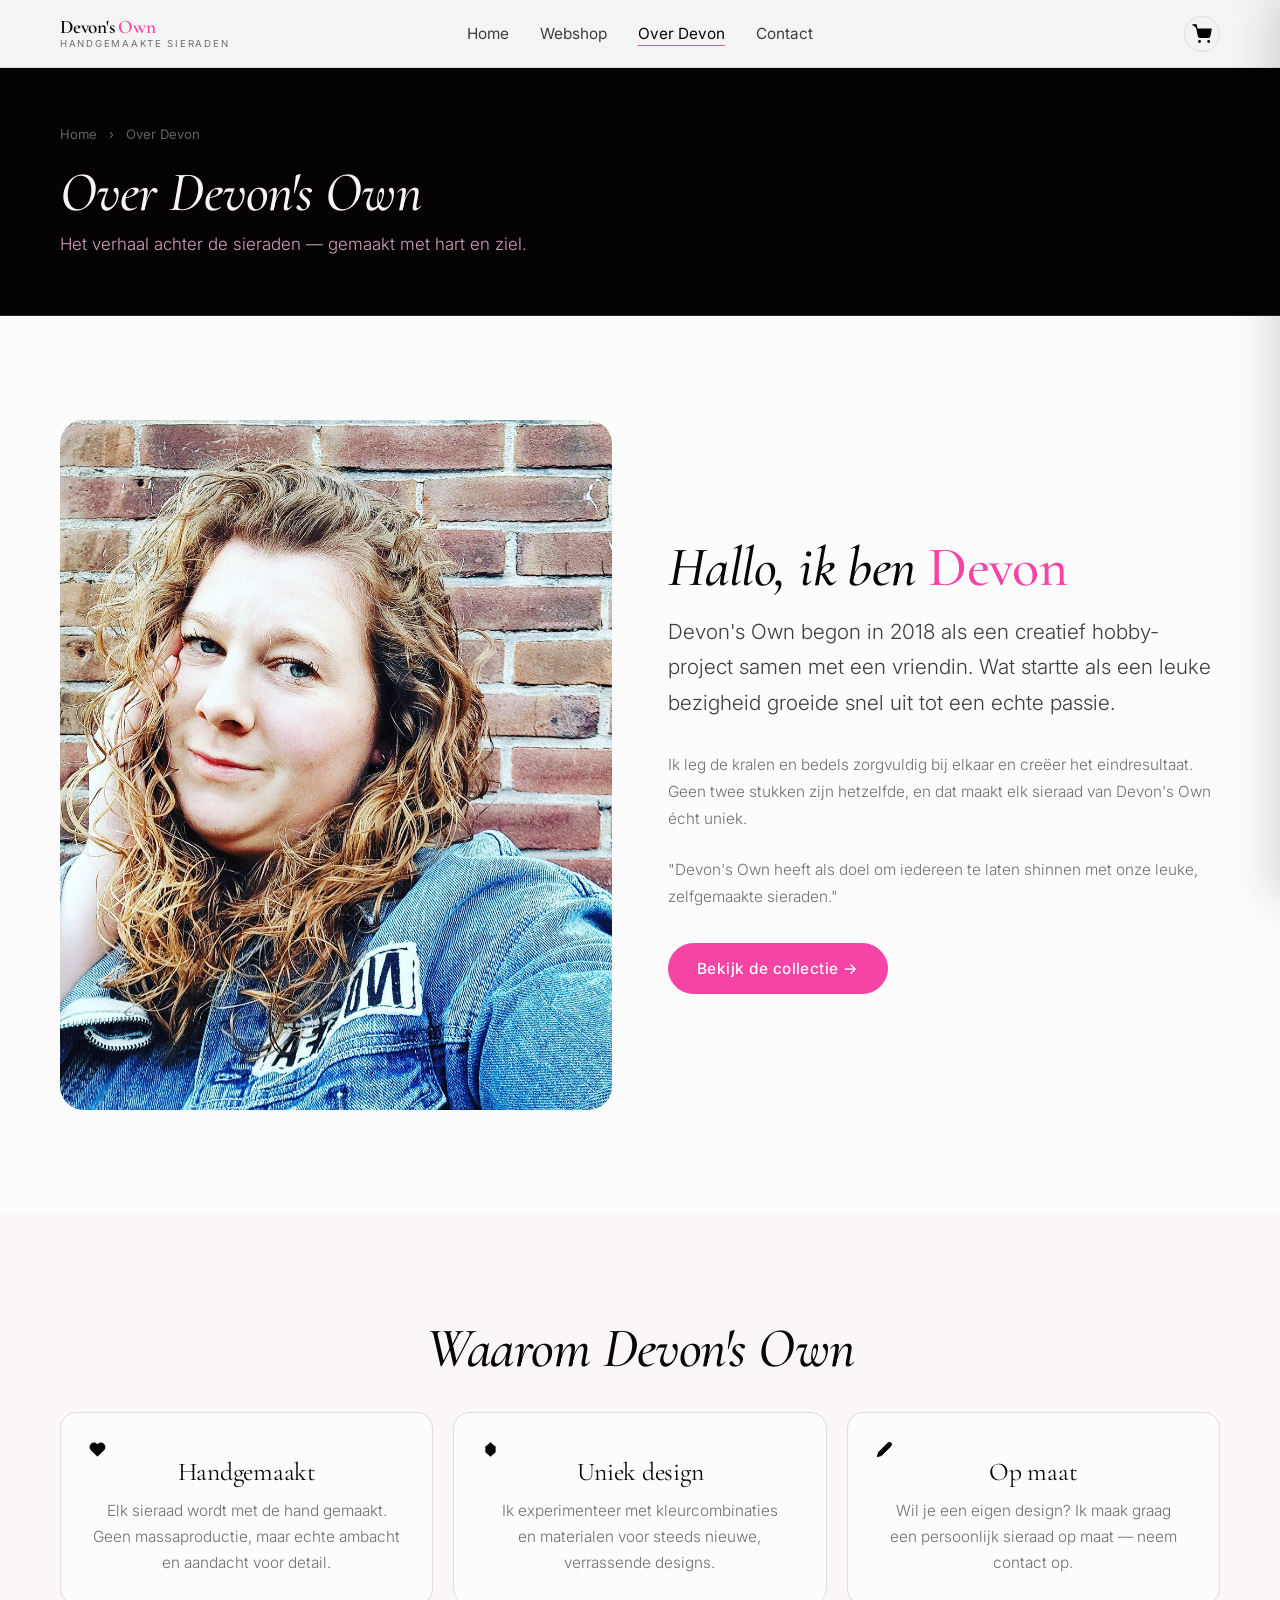
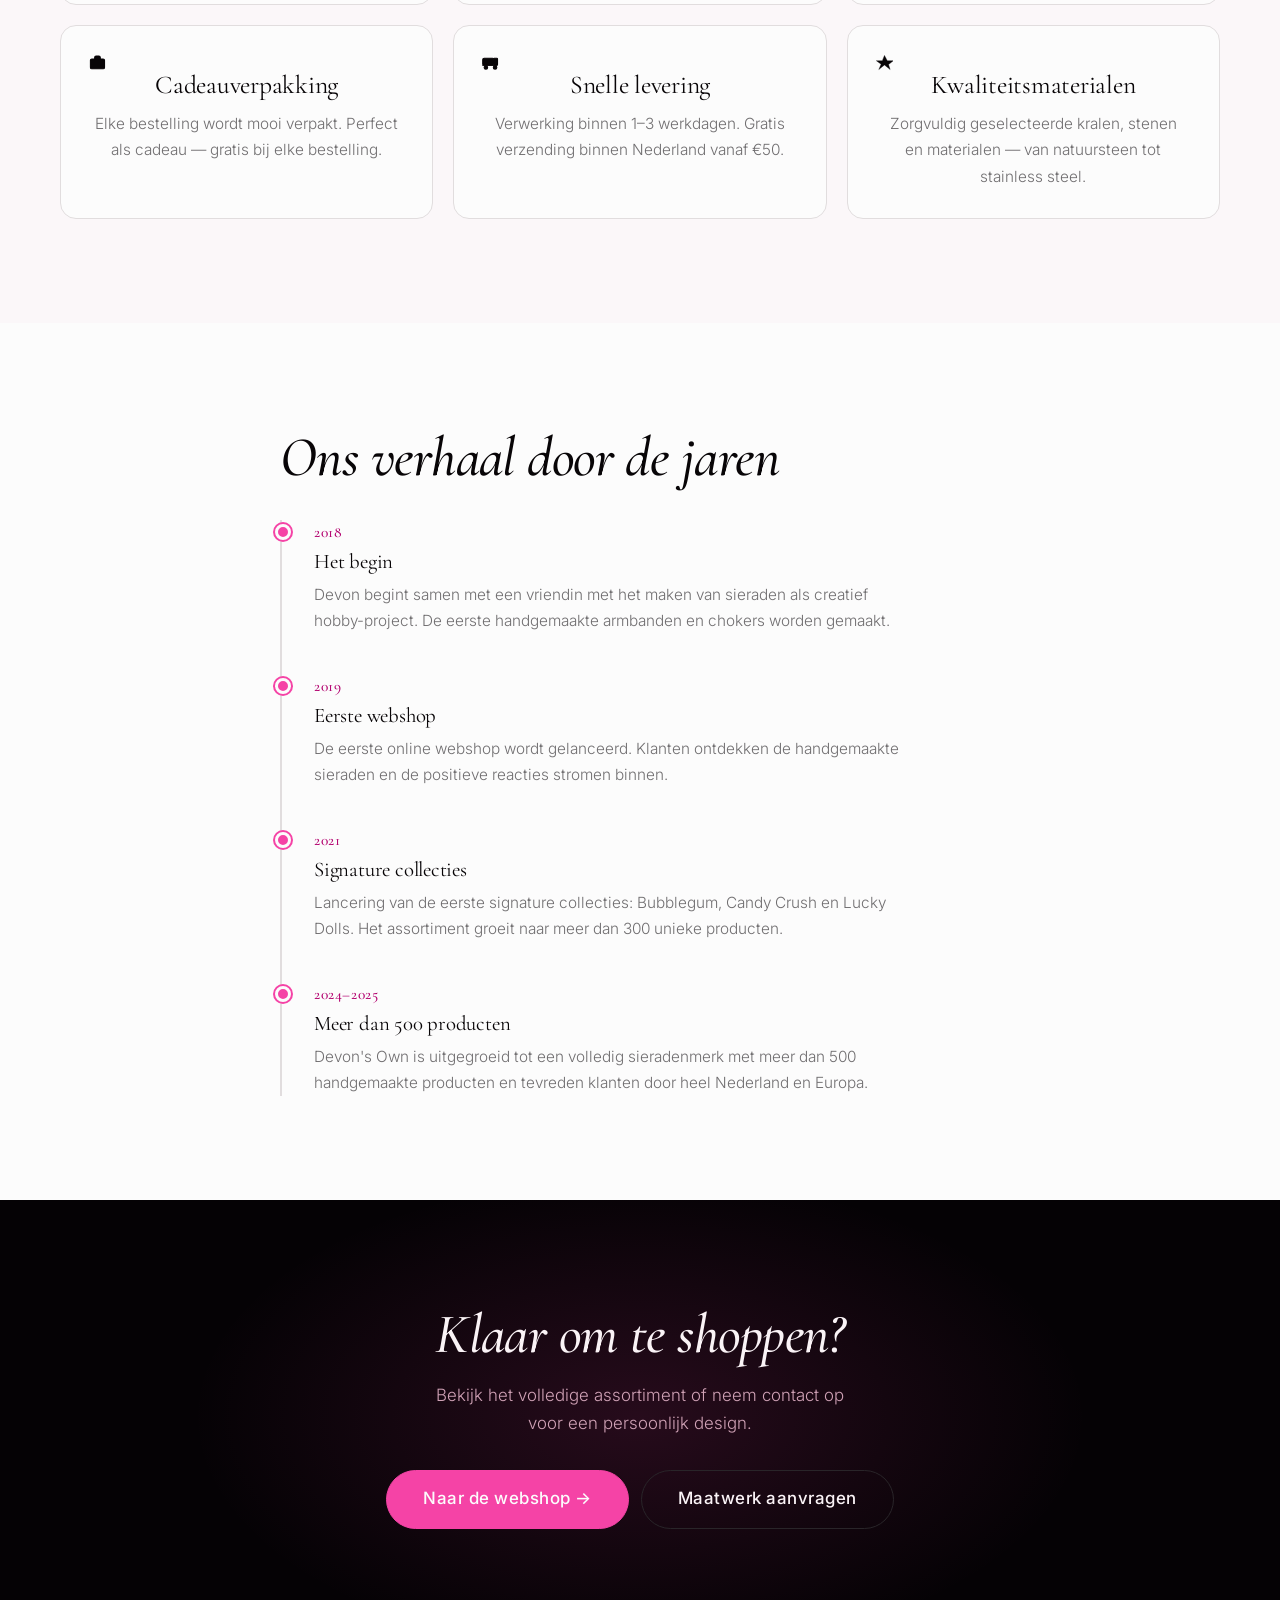
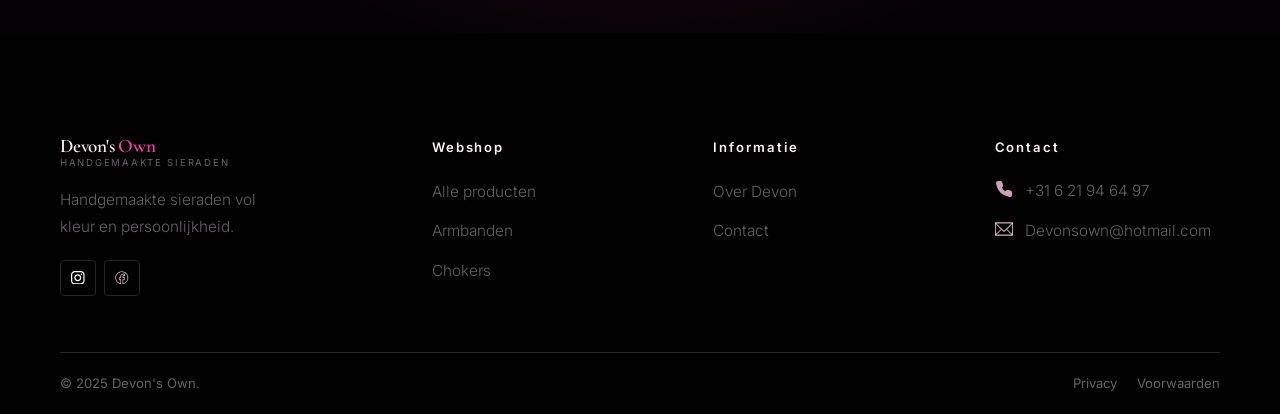
==== commit 9c55f450: "Replace all emoji icons with modern professional SVG icons - Update cart icons with shopping cart SV" ====
--- a/about.html
+++ b/about.html
@@ -11,6 +11,7 @@
   <link rel="preconnect" href="https://fonts.gstatic.com" crossorigin>
   <link rel="stylesheet" href="https://fonts.googleapis.com/css2?family=Cormorant+Garamond:ital,wght@0,400;0,500;0,600;0,700;1,400;1,500;1,600;1,700&family=Inter:wght@300;400;500;600&display=swap">
   <link rel="stylesheet" href="css/style.css">
+  <link rel="preload" href="icons.svg" as="image" type="image/svg+xml">
 </head>
 <body class="page-about">
 
@@ -34,7 +35,10 @@
       </ul>
     </nav>
     <div class="header-actions">
-      <button class="header-icon cart-icon" id="cart-open-btn" aria-label="Winkelwagen">🛍️<span class="badge cart-count" style="display:none">0</span></button>
+      <button class="header-icon cart-icon" id="cart-open-btn" aria-label="Winkelwagen">
+        <svg class="icon" viewBox="0 0 24 24" fill="none" stroke="currentColor" stroke-width="1.5" stroke-linecap="round" stroke-linejoin="round" aria-hidden="true"><circle cx="9" cy="21" r="1"/><circle cx="20" cy="21" r="1"/><path d="M1 1h4l2.68 13.39a2 2 0 0 0 2 1.61h9.72a2 2 0 0 0 2-1.61L23 6H6"/></svg>
+        <span class="badge cart-count" style="display:none">0</span>
+      </button>
       <button class="hamburger" id="hamburger-btn" aria-label="Menu openen" aria-expanded="false"><span></span><span></span><span></span></button>
     </div>
   </div>
@@ -83,32 +87,32 @@
     <h2 style="font-size:var(--t-3xl);font-weight:500;font-style:italic;margin-bottom:var(--space-md);text-align:center">Waarom Devon's Own</h2>
     <div style="display:grid;grid-template-columns:repeat(3,1fr);gap:1.25rem">
       <div class="review-card js-reveal" style="text-align:center">
-        <div style="font-size:2rem;margin-bottom:1rem">✋</div>
+        <svg class="icon" viewBox="0 0 24 24" fill="none" stroke="currentColor" stroke-width="1.5" stroke-linecap="round" stroke-linejoin="round" aria-hidden="true"><path d="M20.84 4.61a5.5 5.5 0 0 0-7.78 0L12 5.67l-1.06-1.06a5.5 5.5 0 0 0-7.78 7.78l1.06 1.06L12 21.23l7.78-7.78 1.06-1.06a5.5 5.5 0 0 0 0-7.78z"/></svg>
         <h3 style="font-family:var(--font-display);font-size:var(--t-xl);font-weight:400;margin-bottom:0.75rem">Handgemaakt</h3>
         <p style="font-size:var(--t-sm);color:var(--ink-3);line-height:1.7;font-weight:300;max-width:100%">Elk sieraad wordt met de hand gemaakt. Geen massaproductie, maar echte ambacht en aandacht voor detail.</p>
       </div>
       <div class="review-card js-reveal delay-1" style="text-align:center">
-        <div style="font-size:2rem;margin-bottom:1rem">🎨</div>
+        <svg class="icon" viewBox="0 0 24 24" fill="currentColor" aria-hidden="true"><path d="M12 2l7 6v8l-7 6-7-6V8l7-6z" stroke="currentColor" stroke-width="0.5" stroke-linejoin="round"/><path d="M12 2v12M5 8h14M12 14v6M7.5 11l9 0M16.5 11l-9 0" stroke="currentColor" stroke-width="0.5" stroke-linecap="round"/></svg>
         <h3 style="font-family:var(--font-display);font-size:var(--t-xl);font-weight:400;margin-bottom:0.75rem">Uniek design</h3>
         <p style="font-size:var(--t-sm);color:var(--ink-3);line-height:1.7;font-weight:300;max-width:100%">Ik experimenteer met kleurcombinaties en materialen voor steeds nieuwe, verrassende designs.</p>
       </div>
       <div class="review-card js-reveal delay-2" style="text-align:center">
-        <div style="font-size:2rem;margin-bottom:1rem">💌</div>
+        <svg class="icon" viewBox="0 0 24 24" fill="none" stroke="currentColor" stroke-width="1.5" stroke-linecap="round" stroke-linejoin="round" aria-hidden="true"><path d="M17 3a2.828 2.828 0 1 1 4 4L7.5 20.5 2 22l1.5-5.5L17 3z"/></svg>
         <h3 style="font-family:var(--font-display);font-size:var(--t-xl);font-weight:400;margin-bottom:0.75rem">Op maat</h3>
         <p style="font-size:var(--t-sm);color:var(--ink-3);line-height:1.7;font-weight:300;max-width:100%">Wil je een eigen design? Ik maak graag een persoonlijk sieraad op maat — neem contact op.</p>
       </div>
       <div class="review-card js-reveal" style="text-align:center">
-        <div style="font-size:2rem;margin-bottom:1rem">📦</div>
+        <svg class="icon" viewBox="0 0 24 24" fill="none" stroke="currentColor" stroke-width="1.5" stroke-linecap="round" stroke-linejoin="round" aria-hidden="true"><rect x="2" y="7" width="20" height="14" rx="2" ry="2"/><path d="M16 7V5a2 2 0 0 0-2-2h-4a2 2 0 0 0-2 2v2"/></svg>
         <h3 style="font-family:var(--font-display);font-size:var(--t-xl);font-weight:400;margin-bottom:0.75rem">Cadeauverpakking</h3>
         <p style="font-size:var(--t-sm);color:var(--ink-3);line-height:1.7;font-weight:300;max-width:100%">Elke bestelling wordt mooi verpakt. Perfect als cadeau — gratis bij elke bestelling.</p>
       </div>
       <div class="review-card js-reveal delay-1" style="text-align:center">
-        <div style="font-size:2rem;margin-bottom:1rem">⚡</div>
+        <svg class="icon" viewBox="0 0 24 24" fill="none" stroke="currentColor" stroke-width="1.5" stroke-linecap="round" stroke-linejoin="round" aria-hidden="true"><rect x="1" y="6" width="16" height="10" rx="2"/><path d="M17 6h4a1 1 0 0 1 1 1v8a1 1 0 0 1-1 1h-4"/><circle cx="5.5" cy="19" r="2.5"/><circle cx="18.5" cy="19" r="2.5"/><path d="M1 16h20"/></svg>
         <h3 style="font-family:var(--font-display);font-size:var(--t-xl);font-weight:400;margin-bottom:0.75rem">Snelle levering</h3>
         <p style="font-size:var(--t-sm);color:var(--ink-3);line-height:1.7;font-weight:300;max-width:100%">Verwerking binnen 1–3 werkdagen. Gratis verzending binnen Nederland vanaf €50.</p>
       </div>
       <div class="review-card js-reveal delay-2" style="text-align:center">
-        <div style="font-size:2rem;margin-bottom:1rem">💎</div>
+        <svg class="icon" viewBox="0 0 24 24" fill="currentColor" aria-hidden="true"><path d="M12 2l4 7.5h8.5l-6.75 5.5L20 22l-8-6.5L4 22l3.25-7.5L.5 9.5H9L12 2z" stroke="currentColor" stroke-width="0.5" stroke-linejoin="round"/></svg>
         <h3 style="font-family:var(--font-display);font-size:var(--t-xl);font-weight:400;margin-bottom:0.75rem">Kwaliteitsmaterialen</h3>
         <p style="font-size:var(--t-sm);color:var(--ink-3);line-height:1.7;font-weight:300;max-width:100%">Zorgvuldig geselecteerde kralen, stenen en materialen — van natuursteen tot stainless steel.</p>
       </div>
@@ -167,11 +171,14 @@
       <div class="footer-brand">
         <div class="logo logo--img"><img src="images/logo.png" alt="Devon's Own" class="logo-img" onerror="this.style.display='none';this.nextElementSibling.style.display='flex'" style="height:48px"><span class="logo-text-fallback"><span class="logo__name">Devon's <span class="logo__mark">Own</span></span><span class="logo__sub">Handgemaakte Sieraden</span></span></div>
         <p class="footer-brand-desc">Handgemaakte sieraden vol kleur en persoonlijkheid.</p>
-        <div class="social-row"><a href="https://www.instagram.com/devonsown" target="_blank" rel="noopener" class="social-btn">📸</a><a href="#" class="social-btn">📘</a></div>
+                <div class="social-row">
+          <a href="https://www.instagram.com/devonsown" target="_blank" rel="noopener" class="social-btn icon-btn" aria-label="Instagram"><svg class="icon" viewBox="0 0 1024 1024" xmlns="http://www.w3.org/2000/svg"><g><g><path clip-rule="evenodd" d="M512.305,0.122c70.856,0,141.717-0.328,212.571,0.094 c66.662,0.398,129.269,15.6,183.515,56.125c70.84,52.923,107.091,125.214,113.838,212.445c2.376,30.7,1.637,61.667,1.677,92.512 c0.161,119.619,0.072,239.239,0.059,358.86c-0.005,48.856-6.799,96.557-27.473,141.232 c-41.938,90.623-115.091,140.165-211.608,157.334c-20.125,3.579-40.886,4.916-61.359,4.977 c-141.333,0.417-282.669,0.321-424.003,0.174c-73.495-0.075-140.713-19.483-197.994-67.166 c-58.197-48.439-88.907-111.793-98.46-186.071c-1.648-12.811-2.657-25.805-2.669-38.714 C0.261,583.352-0.636,434.771,0.82,286.214c0.796-81.166,27.822-153.13,88.244-209.835 c50.119-47.032,111.04-71.607,178.739-74.012c81.404-2.892,162.991-0.685,244.499-0.685 C512.303,1.161,512.303,0.641,512.305,0.122z M511.505,929.369c68.18,0,136.358,0.274,204.534-0.188 c17.83-0.121,35.919-1.007,53.414-4.171c66.827-12.081,117.634-45.6,144.26-110.67 c13.528-33.055,17.946-68.524,18.522-102.876c2.237-133.271,0.976-266.602,0.819-399.911 c-0.018-14.442-0.174-29.045-2.217-43.295c-9.163-63.988-36.903-116.435-95.792-148.329 c-32.869-17.801-68.551-24.522-105.64-24.534c-142.831-0.042-285.662-0.084-428.492,0.087 c-12.908,0.016-25.93,0.73-38.702,2.525c-72.746,10.214-126.329,46.066-153.145,116.6 c-10.822,28.463-14.28,58.288-14.286,88.569c-0.021,139.403-0.155,278.803,0.183,418.208 c0.041,17.055,1.313,34.355,4.366,51.114c13.543,74.355,55.004,125.461,128.843,146.011 c24.606,6.845,50.909,9.868,76.522,10.384C373.608,930.277,442.565,929.364,511.505,929.369z" fill-rule="evenodd" fill="#FFF"/><path clip-rule="evenodd" d="M775.903,510.369c-0.064,145.777-119.005,264.347-264.821,263.991 c-145.871-0.353-263.345-118.096-263.43-264.029C247.567,364.56,366.331,245.98,512.255,246.139 C656.921,246.295,775.968,365.605,775.903,510.369z M511.878,679.188c93.007,0.071,169.609-76.475,169.448-169.325 c-0.161-92.206-76.568-168.757-168.818-169.132c-92.873-0.377-169.438,75.935-169.635,169.074 C342.677,603.077,418.542,679.114,511.878,679.188z" fill-rule="evenodd" fill="#FFF"/><path clip-rule="evenodd" d="M785.693,299.338c-33.019-0.295-59.047-26.717-58.941-59.832 c0.104-33.491,26.785-59.75,60.471-59.52c32.644,0.226,59.246,27.168,59.147,59.904 C846.27,273.09,819.174,299.637,785.693,299.338z" fill-rule="evenodd" fill="#FFF"/></g></g></svg></a>
+          <a href="https://www.facebook.com/devonsown" target="_blank" rel="noopener" class="social-btn icon-btn" aria-label="Facebook"><svg class="icon" viewBox="0 0 64 64" xmlns="http://www.w3.org/2000/svg"><path d="M32,2.47C15.61,2.47,2.27,15.81,2.27,32.2c0,14.59,10.44,26.92,24.82,29.32c0.05,0.01,0.11,0.01,0.16,0.01 c0.24,0,0.46-0.08,0.65-0.24c0.22-0.19,0.35-0.47,0.35-0.76V40.37c0-0.55-0.45-1-1-1H21V33.2h6.25c0.55,0,1-0.45,1-1v-7.41 c0-5.18,4.22-9.4,9.41-9.4h5.62c0.64,0,1.16,0.52,1.16,1.16v5.12H40.8c-2.4,0-4.36,1.95-4.36,4.36v6.17c0,0.55,0.45,1,1,1h6.81 l-1.09,6.17h-5.74c-0.55,0-1,0.45-1,1l-0.06,20.05c0,0.3,0.13,0.58,0.36,0.77c0.23,0.19,0.53,0.27,0.83,0.21 c14.02-2.64,24.19-14.93,24.19-29.21C61.73,15.81,48.39,2.47,32,2.47z M38.36,59.19l0.06-17.82H44c0.49,0,0.9-0.35,0.99-0.83 l1.44-8.17c0.05-0.29-0.03-0.59-0.22-0.82c-0.19-0.23-0.47-0.36-0.77-0.36h-7v-5.17c0-1.3,1.06-2.36,2.36-2.36h4.64 c0.55,0,1-0.45,1-1v-6.12c0-1.74-1.42-3.16-3.16-3.16h-5.62c-6.29,0-11.41,5.11-11.41,11.4v6.41H20c-0.55,0-1,0.45-1,1v8.17 c0,0.55,0.45,1,1,1h6.25v17.96C13.44,56.64,4.27,45.42,4.27,32.2C4.27,16.91,16.71,4.47,32,4.47S59.73,16.91,59.73,32.2 C59.73,45.11,50.81,56.27,38.36,59.19z" fill="#FFF"/></svg></a>
+        </div>
       </div>
       <div><p class="footer-col-head">Webshop</p><ul class="footer-links"><li><a href="shop.html" class="footer-link">Alle producten</a></li><li><a href="shop.html?cat=armbanden" class="footer-link">Armbanden</a></li><li><a href="shop.html?cat=chokers" class="footer-link">Chokers</a></li></ul></div>
       <div><p class="footer-col-head">Informatie</p><ul class="footer-links"><li><a href="about.html" class="footer-link">Over Devon</a></li><li><a href="contact.html" class="footer-link">Contact</a></li></ul></div>
-      <div><p class="footer-col-head">Contact</p><div class="footer-contact-row"><span>📞</span><span><a href="tel:+31621946497">+31 6 21 94 64 97</a></span></div><div class="footer-contact-row"><span>✉️</span><span><a href="mailto:Devonsown@hotmail.com">Devonsown@hotmail.com</a></span></div></div>
+      <div><p class="footer-col-head">Contact</p><div class="footer-contact-row"><svg class="icon icon-sm" viewBox="0 0 24 24" fill="none" stroke="currentColor" stroke-width="1.5" stroke-linecap="round" stroke-linejoin="round" aria-hidden="true"><path d="M22 16.92v3a2 2 0 0 1-2.18 2 19.79 19.79 0 0 1-8.63-3.07 19.5 19.5 0 0 1-6-6 19.79 19.79 0 0 1-3.07-8.67A2 2 0 0 1 4.11 2h3a2 2 0 0 1 2 1.72 12.84 12.84 0 0 0 .7 2.81 2 2 0 0 1-.45 2.11L8.09 9.91a16 16 0 0 0 6 6l1.27-1.27a2 2 0 0 1 2.11-.45 12.84 12.84 0 0 0 2.81.7A2 2 0 0 1 22 16.92z"/></svg><span><a href="tel:+31621946497">+31 6 21 94 64 97</a></span></div><div class="footer-contact-row"><svg class="icon icon-sm" viewBox="0 0 60 60" xmlns="http://www.w3.org/2000/svg" aria-hidden="true"><path d="M0,8.5v2.291v38.418V51.5h60v-2.291V10.791V8.5H0z M36.625,30.564l-5.446,5.472c-0.662,0.615-1.698,0.614-2.332,0.026 l-5.473-5.498l0.048-0.047L3.647,10.5h52.719L36.577,30.518L36.625,30.564z M20.524,30.533L2,48.355V11.923L20.524,30.533z M21.934,31.95l5.523,5.549c0.709,0.661,1.619,0.993,2.533,0.993c0.923,0,1.85-0.339,2.581-1.02l5.496-5.522L56.304,49.5H3.686 L21.934,31.95z M39.477,30.534L58,11.922v36.433L39.477,30.534z" fill="#FFF"/></svg><span><a href="mailto:Devonsown@hotmail.com">Devonsown@hotmail.com</a></span></div></div>
     </div>
     <div class="footer-bottom"><span>© 2025 Devon's Own.</span><div class="footer-legal"><a href="#">Privacy</a><a href="#">Voorwaarden</a></div></div>
   </div>
@@ -180,3 +187,14 @@
 <script src="js/main.js"></script>
 </body>
 </html>
+
+
+
+
+
+
+
+
+
+
+
--- a/css/style.css
+++ b/css/style.css
@@ -708,7 +708,14 @@
 /* ── Collections strip ───────────────────────────────────── */
 .collections-strip {
   background: var(--dark); padding-block: var(--space-xl); text-align: center;
-}
+  position: relative; overflow: hidden;
+}
+.collections-strip::before {
+  content: ''; position: absolute; inset: 0;
+  background: radial-gradient(ellipse 50% 80% at 50% 50%, oklch(0.67 0.23 351 / 0.14) 0%, transparent 70%);
+  pointer-events: none;
+}
+.collections-strip > * { position: relative; z-index: 1; }
 .collections-strip h2 {
   font-size: var(--t-3xl); font-style: italic; font-weight: 500;
   color: var(--on-dark); margin-bottom: var(--space-sm);
@@ -1420,3 +1427,150 @@
   .hero-actions .btn { width: 100%; justify-content: center; }
   .form-row-2 { grid-template-columns: 1fr; }
 }
+
+/* ══════════════════════════════════════════════════════════
+   ICONS
+══════════════════════════════════════════════════════════ */
+.icon {
+  display: inline-block;
+  width: 1em;
+  height: 1em;
+  vertical-align: -0.125em;
+  color: inherit;
+  fill: currentColor;
+  stroke: currentColor;
+}
+
+.icon-xs { width: 0.875em; height: 0.875em; }
+.icon-sm { width: 1rem; height: 1rem; }
+
+.usp-glyph {
+  width: 2.5rem;
+  height: 2.5rem;
+  display: flex;
+  align-items: center;
+  justify-content: center;
+  color: var(--gold);
+}
+.usp-glyph.icon {
+  flex-shrink: 0;
+}
+
+.value-icon {
+  width: 2rem;
+  height: 2rem;
+  display: flex;
+  align-items: center;
+  justify-content: center;
+  color: var(--gold);
+  margin-bottom: 0.5rem;
+  flex-shrink: 0;
+}
+.value-icon.icon {
+  color: var(--gold);
+}
+
+.contact-detail-icon {
+  width: 1.5rem;
+  height: 1.5rem;
+  display: flex;
+  align-items: center;
+  justify-content: center;
+  color: var(--gold);
+  flex-shrink: 0;
+}
+.contact-detail-icon.icon {
+  color: #000;
+}
+
+.footer-contact-row {
+  display: flex;
+  gap: 0.75rem;
+  align-items: flex-start;
+  color: var(--on-dark-3);
+}
+.footer-contact-row .icon {
+  width: 1.125rem;
+  height: 1.125rem;
+  margin-top: 2px;
+  flex-shrink: 0;
+  color: var(--on-dark-2);
+}
+
+.icon-btn {
+  display: inline-flex;
+  align-items: center;
+  justify-content: center;
+  padding: 0.5rem;
+  border-radius: var(--radius-sm);
+  color: var(--ink-3);
+  transition: color var(--fast), background var(--fast);
+}
+.icon-btn:hover {
+  color: var(--gold);
+  background: var(--gold-bg);
+}
+
+.social-btn.icon-btn {
+  width: 2.25rem;
+  height: 2.25rem;
+  color: var(--on-dark-2);
+  background: transparent;
+}
+.social-btn.icon-btn:hover {
+  color: var(--on-dark);
+  background: oklch(1 0 0 / 0.10);
+}
+
+.cart-icon {
+  display: flex;
+  align-items: center;
+  justify-content: center;
+  position: relative;
+  width: 2.25rem;
+  height: 2.25rem;
+}
+.cart-icon .icon {
+  width: 1.25rem;
+  height: 1.25rem;
+  color: var(--ink);
+}
+
+.product-trust {
+  display: flex;
+  flex-direction: column;
+  gap: 0.75rem;
+  padding-top: 1rem;
+  margin-top: 1rem;
+  border-top: 1px solid var(--border);
+  font-size: var(--t-sm);
+  color: var(--ink-3);
+}
+.product-trust div {
+  display: flex;
+  gap: 0.75rem;
+  align-items: center;
+}
+.product-trust .icon {
+  width: 1.25rem;
+  height: 1.25rem;
+  color: var(--gold);
+  flex-shrink: 0;
+}
+
+.share-btn.icon-btn {
+  padding: 0.5rem;
+  min-width: 2.5rem;
+  height: 2.5rem;
+  border: 1px solid var(--border);
+  border-radius: var(--radius-sm);
+}
+.share-btn.icon-btn .icon {
+  width: 1.125rem;
+  height: 1.125rem;
+}
+
+.icon.inline {
+  display: inline;
+  vertical-align: -0.15em;
+}
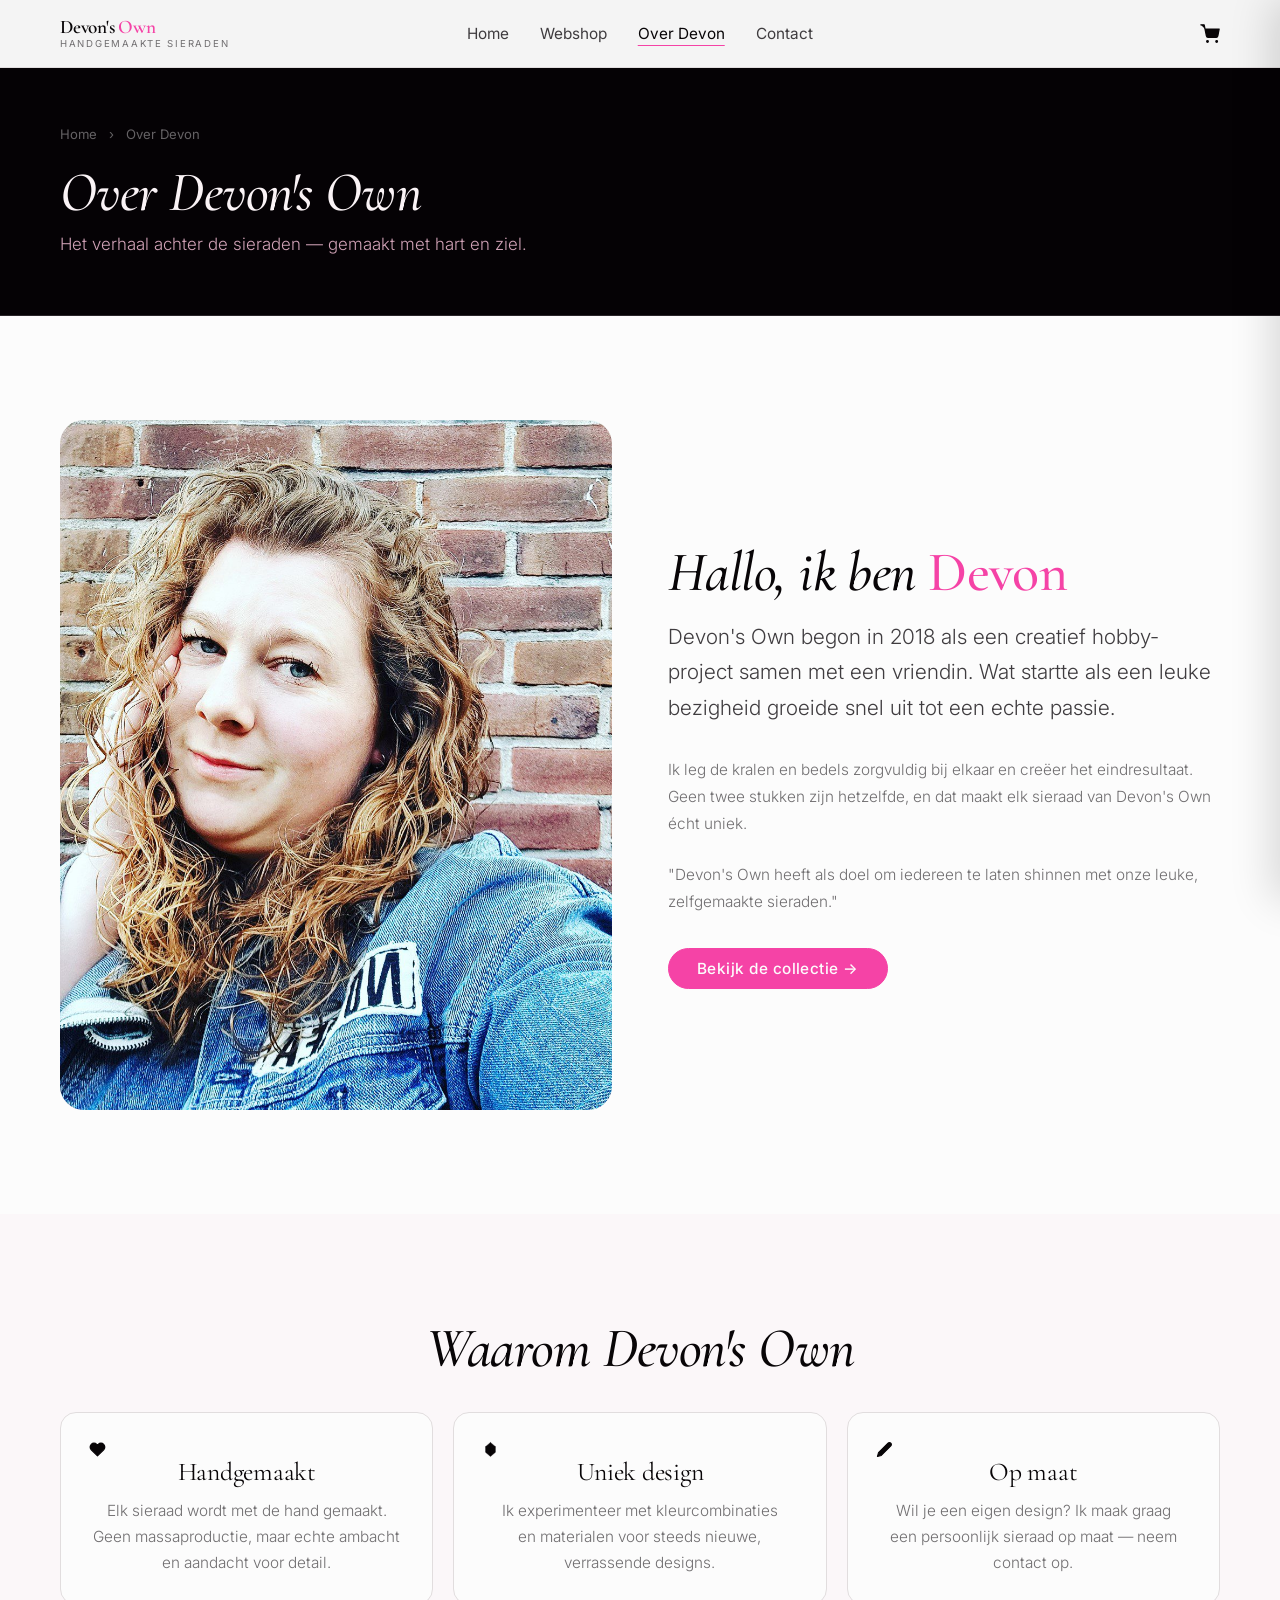
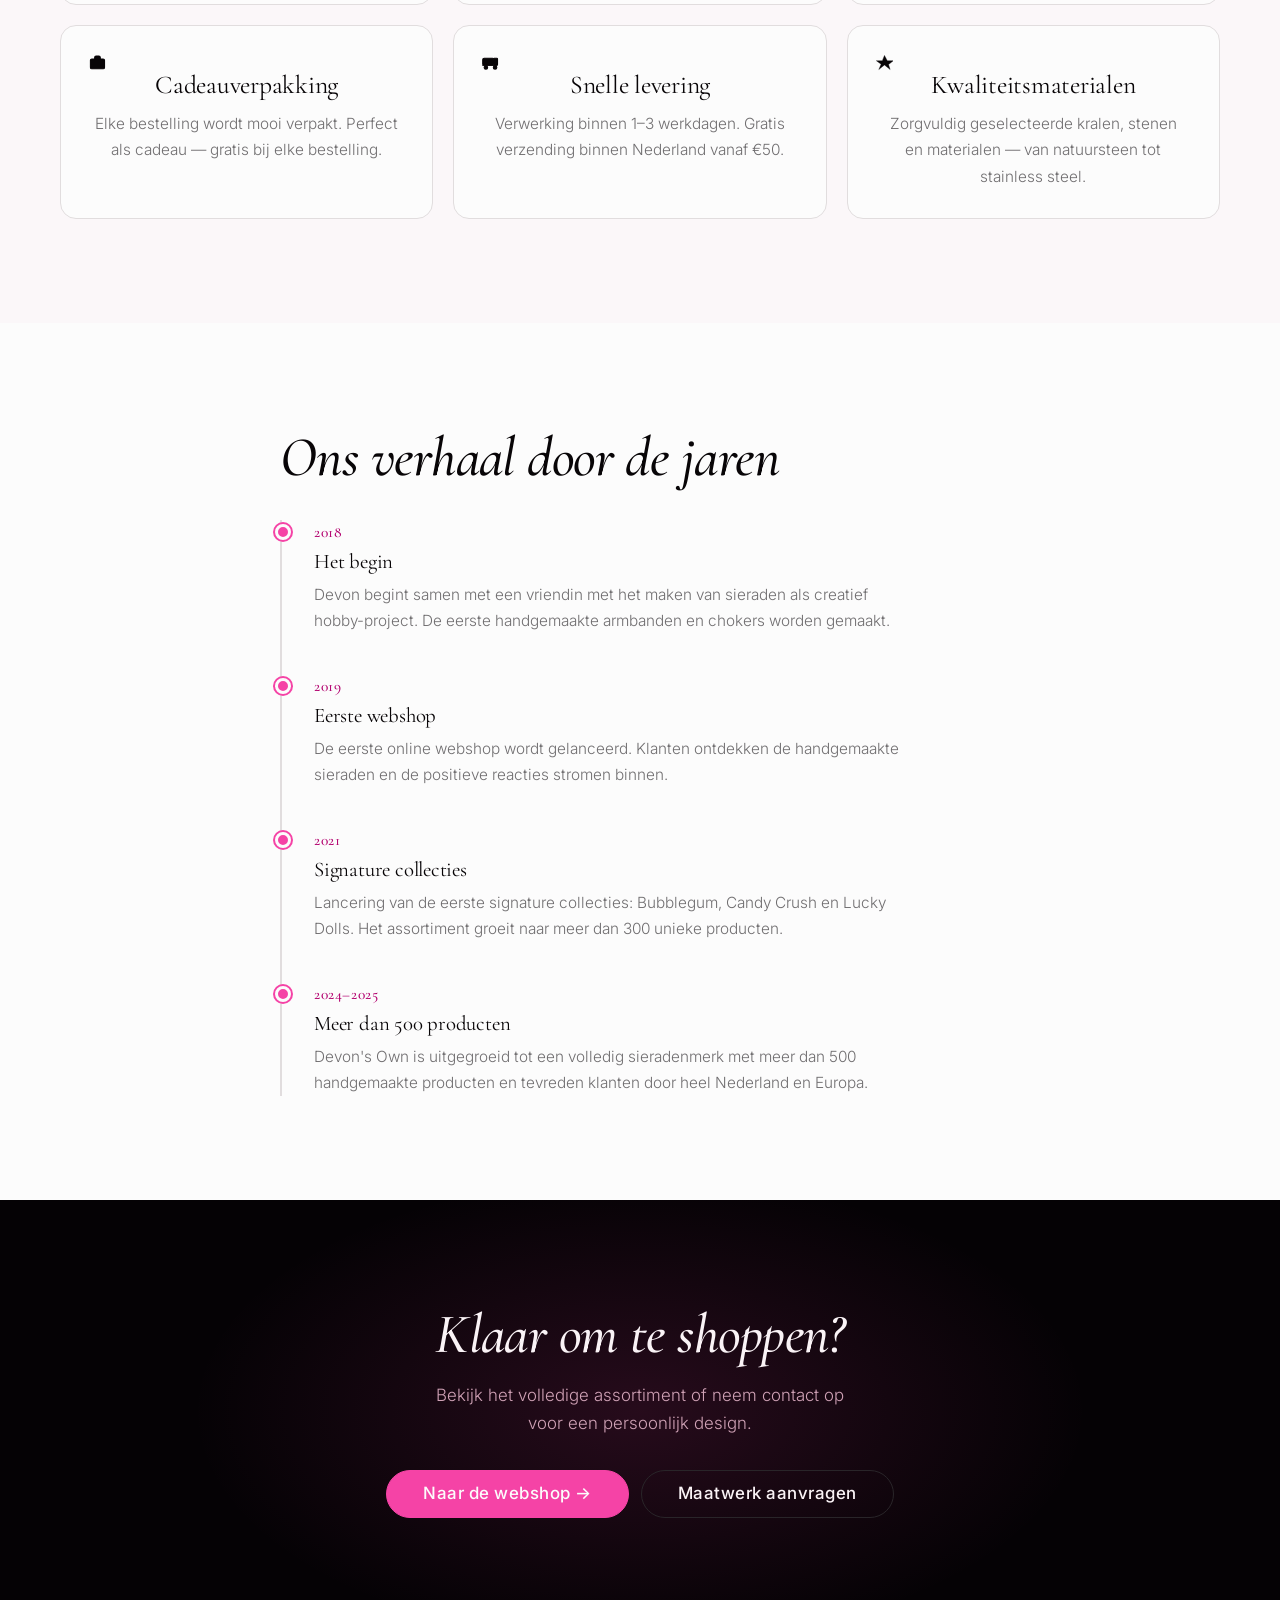
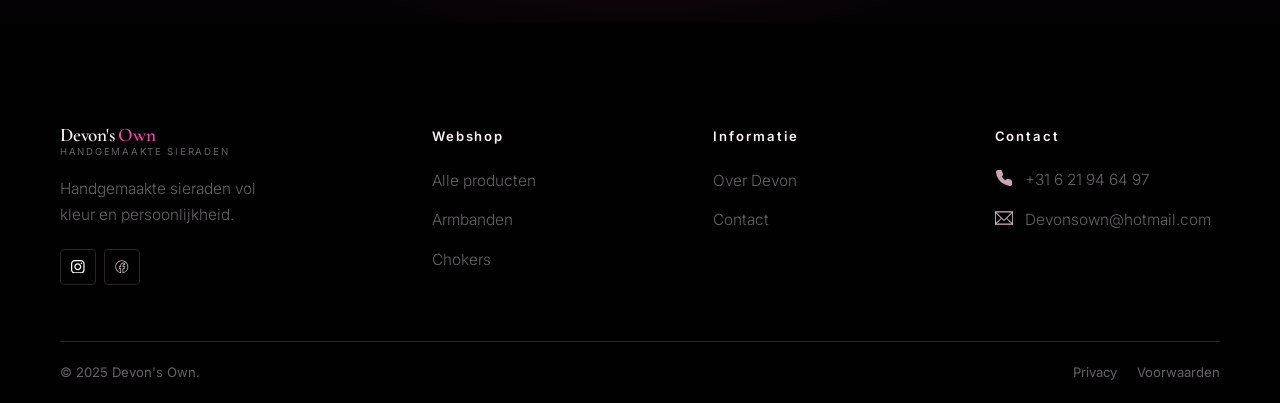
==== commit 012eb871: "Make "Waarom Devon's Own" responsive on mobile - Add values-grid class for responsive grid - Desktop" ====
--- a/about.html
+++ b/about.html
@@ -85,7 +85,7 @@
 <section style="background:var(--surface)">
   <div class="wrap">
     <h2 style="font-size:var(--t-3xl);font-weight:500;font-style:italic;margin-bottom:var(--space-md);text-align:center">Waarom Devon's Own</h2>
-    <div style="display:grid;grid-template-columns:repeat(3,1fr);gap:1.25rem">
+    <div class="values-grid" style="display:grid;gap:1.25rem">
       <div class="review-card js-reveal" style="text-align:center">
         <svg class="icon" viewBox="0 0 24 24" fill="none" stroke="currentColor" stroke-width="1.5" stroke-linecap="round" stroke-linejoin="round" aria-hidden="true"><path d="M20.84 4.61a5.5 5.5 0 0 0-7.78 0L12 5.67l-1.06-1.06a5.5 5.5 0 0 0-7.78 7.78l1.06 1.06L12 21.23l7.78-7.78 1.06-1.06a5.5 5.5 0 0 0 0-7.78z"/></svg>
         <h3 style="font-family:var(--font-display);font-size:var(--t-xl);font-weight:400;margin-bottom:0.75rem">Handgemaakt</h3>
--- a/css/style.css
+++ b/css/style.css
@@ -113,8 +113,10 @@
 .btn {
   display: inline-flex;
   align-items: center;
+  justify-content: center;
   gap: 0.5rem;
   padding: 0.75rem 1.75rem;
+  line-height: 1;
   font-family: var(--font-body);
   font-size: var(--t-sm);
   font-weight: 500;
@@ -330,9 +332,10 @@
 }
 .hero-left {
   background: var(--dark);
-  display: flex; align-items: center;
+  display: flex; align-items: center; justify-content: flex-start;
+  height: 100%;
   padding: var(--space-xl) clamp(1.5rem, 6vw, 4rem);
-  padding-top: calc(var(--header-h) + var(--space-lg));
+  padding-top: var(--space-xl);
   position: relative;
 }
 .hero-left::after {
@@ -365,7 +368,7 @@
 }
 .hero-actions { display: flex; gap: 0.75rem; flex-wrap: wrap; }
 
-.hero-right { position: relative; overflow: hidden; background: var(--dark); }
+.hero-right { position: relative; overflow: hidden; background: var(--dark); height: 100%; }
 .hero-right img {
   width: 100%; height: 100%;
   object-fit: cover; object-position: center;
@@ -390,10 +393,20 @@
 .usp-item:last-child { border-right: none; }
 .usp-item:hover { background: oklch(1 0 0 / 0.03); }
 .usp-glyph {
-  width: 32px; height: 32px; border-radius: var(--radius-sm);
+  width: 56px; height: 56px;
   background: var(--gold-dim);
+  border-radius: 8px;
   display: flex; align-items: center; justify-content: center;
-  font-size: 0.9rem; flex-shrink: 0; color: var(--gold-hi);
+  flex-shrink: 0; color: var(--gold-hi);
+  transition: all var(--fast);
+}
+.usp-item:hover .usp-glyph {
+  background: var(--gold-lo);
+  transform: translateY(-2px);
+  box-shadow: 0 4px 12px rgba(255, 71, 159, 0.2);
+}
+.usp-glyph.icon {
+  width: 32px; height: 32px;
 }
 .usp-copy strong {
   display: block; font-size: var(--t-xs); font-weight: 600;
@@ -567,16 +580,22 @@
   font-size: 1rem; font-weight: 500; color: var(--gold-lo);
 }
 .add-to-cart-btn {
-  width: 30px; height: 30px;
+  width: 40px; height: 40px;
   border-radius: var(--radius-full);
   background: var(--gold); color: oklch(0.99 0 0);
-  font-size: 1rem;
   display: flex; align-items: center; justify-content: center;
   cursor: pointer; border: none;
   transition: background var(--fast), transform var(--fast);
+  padding: 0;
+  flex-shrink: 0;
 }
 .add-to-cart-btn:hover { background: var(--gold-lo); transform: scale(1.1); }
 .add-to-cart-btn.is-added { background: var(--success); }
+.add-to-cart-btn .add-icon {
+  width: 20px; height: 20px;
+  stroke: currentColor;
+  flex-shrink: 0;
+}
 
 /* ══════════════════════════════════════════════════════════
    SHOP PAGE
@@ -782,7 +801,7 @@
 }
 .newsletter-desc { color: var(--on-dark-2); font-weight: 300; margin-inline: auto; margin-bottom: var(--space-md); }
 .newsletter-form {
-  display: flex; max-width: 420px; margin-inline: auto;
+  display: flex; width: 100%; max-width: 420px; margin-inline: auto;
   border: 1px solid var(--dark-border); border-radius: var(--radius-full); overflow: hidden;
   transition: border-color var(--fast);
 }
@@ -801,7 +820,7 @@
   transition: background var(--fast); white-space: nowrap;
 }
 .newsletter-submit:hover { background: var(--gold-hi); }
-.newsletter-note { font-size: var(--t-xs); color: var(--on-dark-3); margin-top: 0.875rem; }
+.newsletter-note { font-size: var(--t-xs); color: var(--on-dark-3); margin-top: 1rem; text-align: center; display: block; width: 100%; margin-inline: auto; }
 
 /* ── Footer ──────────────────────────────────────────────── */
 .site-footer { background: oklch(0.07 0.012 330); padding-block-start: var(--space-xl); }
@@ -1409,7 +1428,14 @@
   .cart-table-head { display: none; }
   .cart-table-row { grid-template-columns: 1fr 1fr; }
 }
+.values-grid { grid-template-columns: repeat(3, 1fr); }
+
+@media (max-width: 1020px) {
+  .values-grid { grid-template-columns: repeat(2, 1fr); }
+}
+
 @media (max-width: 560px) {
+  .values-grid { grid-template-columns: 1fr; }
   .cat-grid { grid-template-columns: 1fr 1fr; }
   .cat-card { height: 155px; }
   .products-grid { grid-template-columns: repeat(2, 1fr); gap: 12px; }
@@ -1527,8 +1553,13 @@
   align-items: center;
   justify-content: center;
   position: relative;
-  width: 2.25rem;
-  height: 2.25rem;
+  width: auto;
+  height: auto;
+  border: none !important;
+  border-radius: 0 !important;
+}
+.cart-icon:hover {
+  border-color: transparent !important;
 }
 .cart-icon .icon {
   width: 1.25rem;
